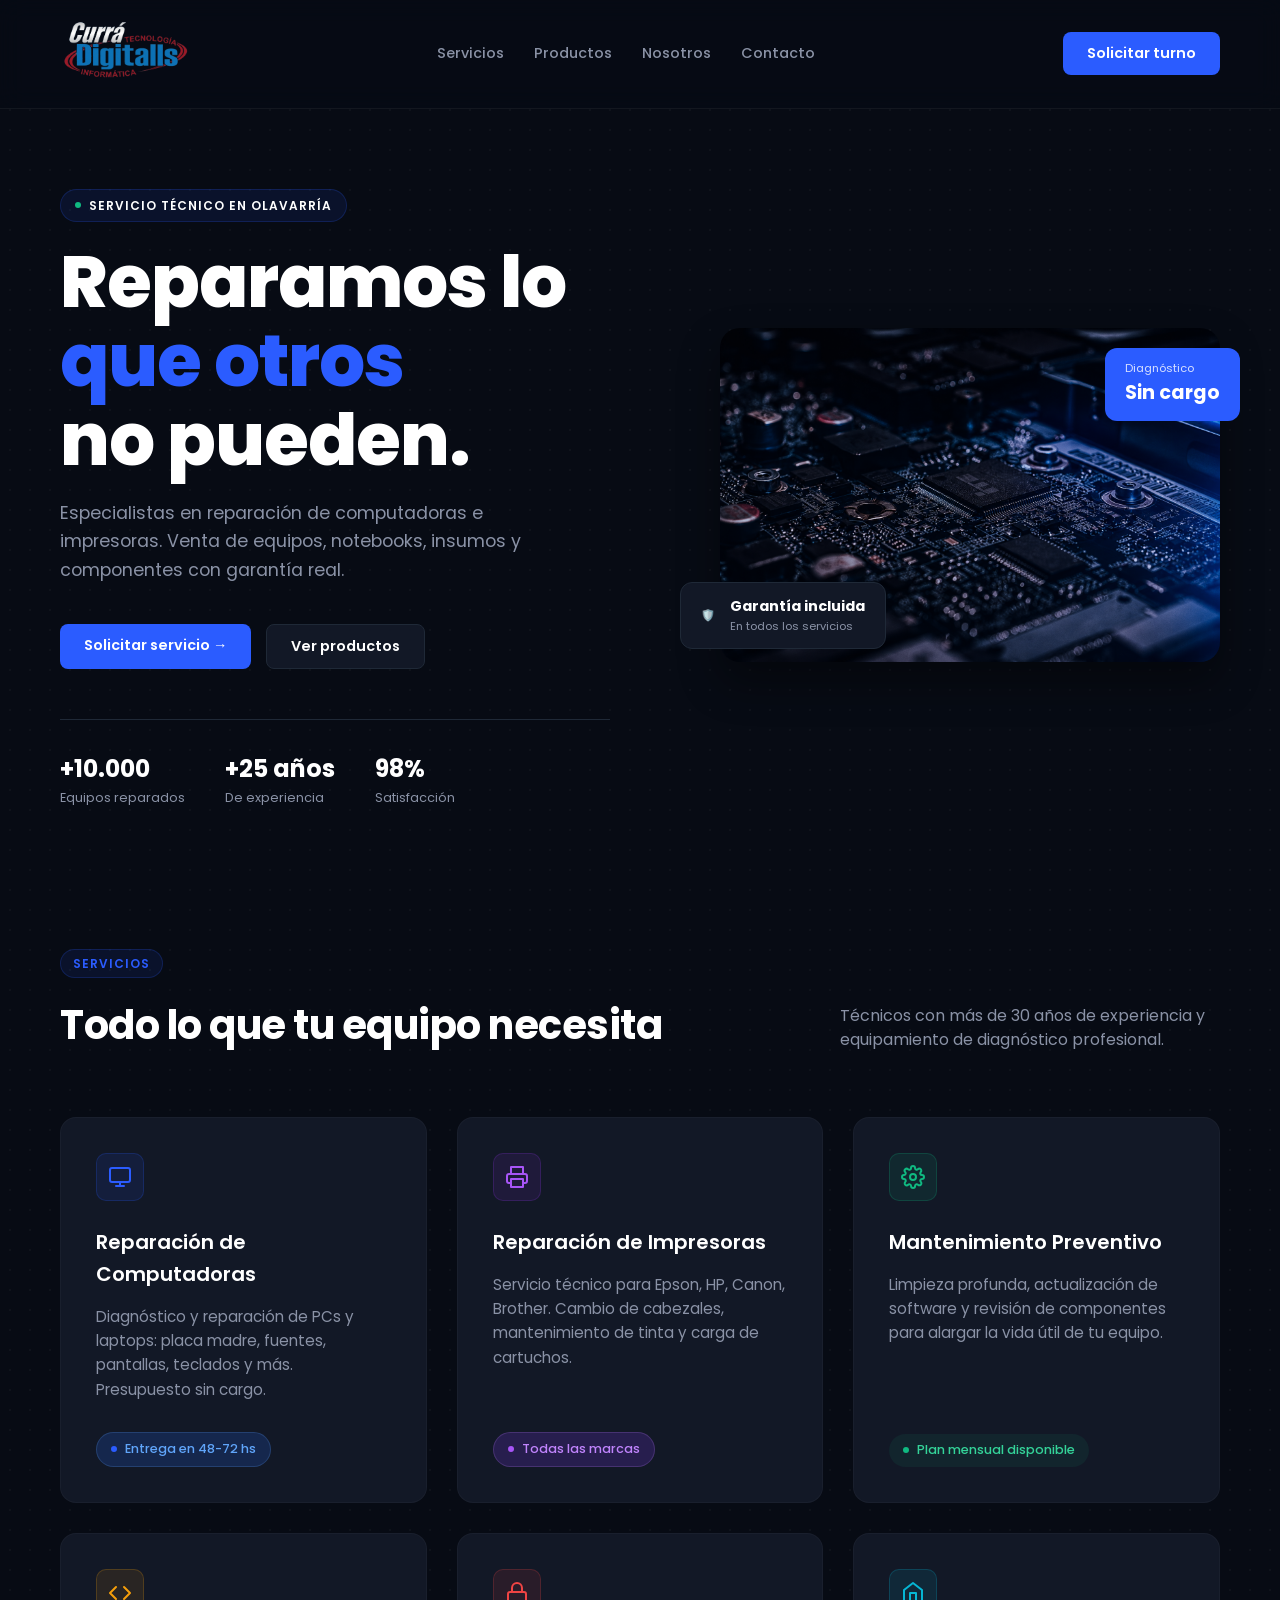
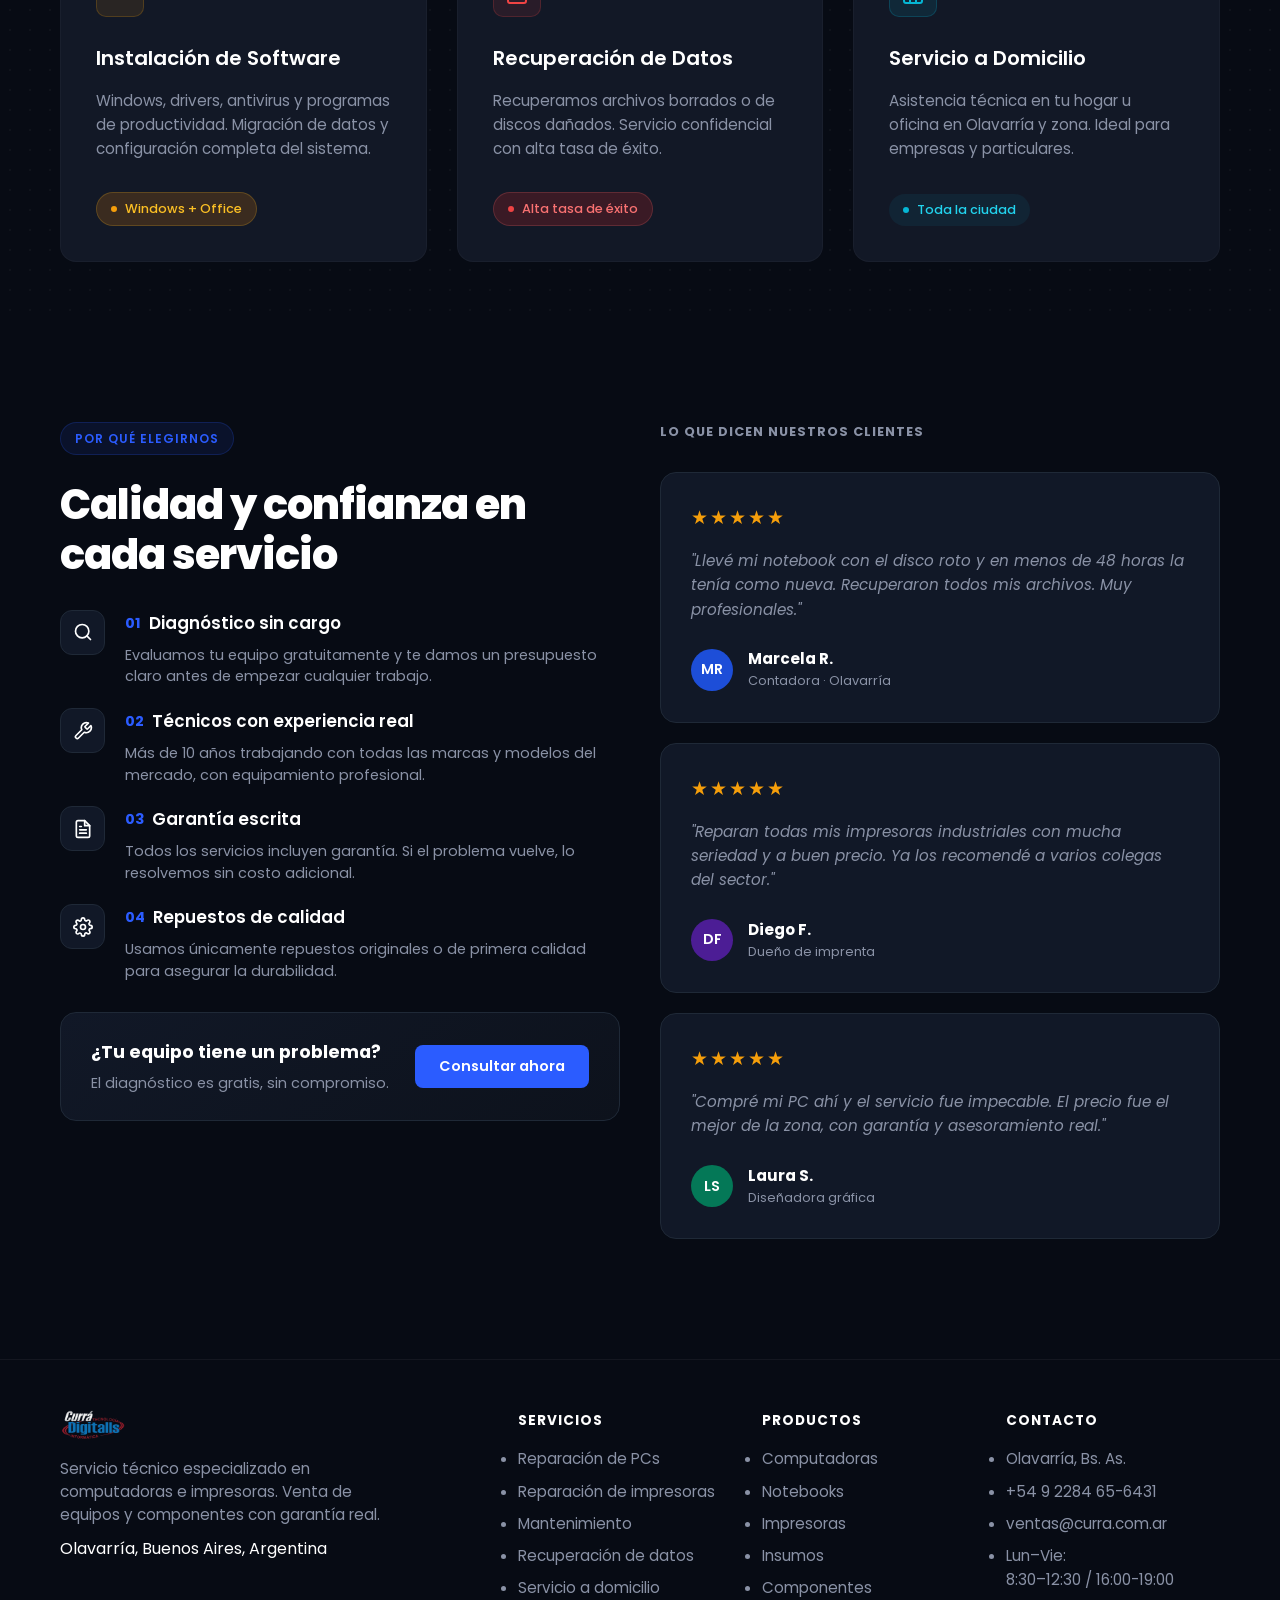
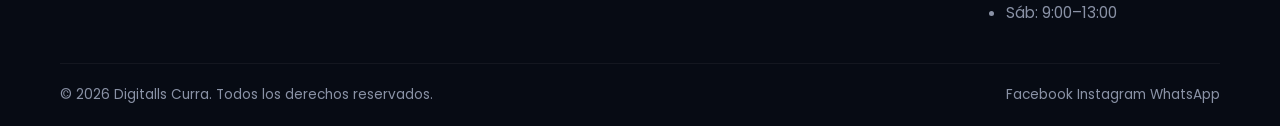
==== index.html @ dbf9c155 "1.0" ====
<!DOCTYPE html>
<html lang="es">
<head>
    <meta charset="UTF-8">
    <meta name="viewport" content="width=device-width, initial-scale=1.0">
    <title>Digitalls Curra</title>
    <link rel="preconnect" href="https://fonts.googleapis.com">
    <link rel="preconnect" href="https://fonts.gstatic.com" crossorigin>
    <link href="https://fonts.googleapis.com/css2?family=Poppins:wght@300;400;500;600;700;800&display=swap" rel="stylesheet">
    <link rel="stylesheet" href="style.css">
</head>
<body>
    <header class="header">
        <div class="container header-container">
            <a href="index.html" class="logo">
                <img src="img/logo.png" alt="Logo Digitalls Curra" height="60"> 
            </a>
            <nav class="navbar">
                <a href="#servicios">Servicios</a>
                <a href="productos.html">Productos</a>
                <a href="#nosotros">Nosotros</a>
                <a href="contacto.html">Contacto</a>
            </nav>
            <a href="contacto.html" class="btn-primary">
                Solicitar turno
            </a>
        </div>
    </header>

    <main>
        <section class="hero">
            <div class="container hero-content">
                
                <div class="hero-text">
                    <span class="hero-subtitle">
                        <span class="dot-green"></span> SERVICIO TÉCNICO EN OLAVARRÍA
                    </span>
                    <h1>
                        Reparamos lo <span class="text-blue"></span><br>
                        <span class="text-blue">que otros</span><br>
                        no pueden.
                    </h1>
                    <p>
                        Especialistas en reparación de computadoras e impresoras. Venta de equipos, notebooks, insumos y componentes con garantía real.
                    </p>
                    <div class="hero-buttons">
                        <a href="contacto.html" class="btn-primary">
                            Solicitar servicio &rarr;
                        </a>
                        <a href="productos.html" class="btn-secondary">
                            Ver productos
                        </a>
                    </div>
                    
                    <div class="hero-stats">
                        <div class="stat-item">
                            <h4>+10.000</h4>
                            <p>Equipos reparados</p>
                        </div>
                        <div class="stat-item">
                            <h4>+25 años</h4>
                            <p>De experiencia</p>
                        </div>
                        <div class="stat-item">
                            <h4>98%</h4>
                            <p>Satisfacción</p>
                        </div>
                    </div>
                </div>

                <div class="hero-image">
                    <div class="image-wrapper">
                        <img src="img/hero.png" alt="Servicio técnico Placa Madre">
                        
                        <div class="floating-badge badge-top-right">
                            <span class="badge-small">Diagnóstico</span>
                            <strong>Sin cargo</strong>
                        </div>
                        
                        <div class="floating-badge badge-bottom-left">
                            <span class="icon-shield">🛡️</span>
                            <div class="badge-text">
                                <strong>Garantía incluida</strong>
                                <span>En todos los servicios</span>
                            </div>
                        </div>
                    </div>
                </div>

            </div>
        </section>

        <section class="services" id="servicios">
        <div class="container">
            
            <div class="services-header">
                <div class="services-title-wrapper">
                    <span class="section-subtitle">SERVICIOS</span>
                    <h2>Todo lo que tu equipo necesita</h2>
                </div>
                <p class="services-header-text">
                    Técnicos con más de 30 años de experiencia y equipamiento de diagnóstico profesional.
                </p>
            </div>

            <div class="services-grid">
                
                <div class="service-card">
                    <div class="card-icon icon-blue">
                        <svg xmlns="http://www.w3.org/2000/svg" width="24" height="24" viewBox="0 0 24 24" fill="none" stroke="currentColor" stroke-width="2" stroke-linecap="round" stroke-linejoin="round"><rect x="2" y="3" width="20" height="14" rx="2" ry="2"></rect><line x1="8" y1="21" x2="16" y2="21"></line><line x1="12" y1="17" x2="12" y2="21"></line></svg>
                    </div>
                    <h3>Reparación de Computadoras</h3>
                    <p>Diagnóstico y reparación de PCs y laptops: placa madre, fuentes, pantallas, teclados y más. Presupuesto sin cargo.</p>
                    <span class="card-badge badge-blue">
                        <span class="badge-dot"></span> Entrega en 48-72 hs
                    </span>
                </div>

                <div class="service-card">
                    <div class="card-icon icon-purple">
                        <svg xmlns="http://www.w3.org/2000/svg" width="24" height="24" viewBox="0 0 24 24" fill="none" stroke="currentColor" stroke-width="2" stroke-linecap="round" stroke-linejoin="round"><polyline points="6 9 6 2 18 2 18 9"></polyline><path d="M6 18H4a2 2 0 0 1-2-2v-5a2 2 0 0 1 2-2h16a2 2 0 0 1 2 2v5a2 2 0 0 1-2 2h-2"></path><rect x="6" y="14" width="12" height="8"></rect></svg>
                    </div>
                    <h3>Reparación de Impresoras</h3>
                    <p>Servicio técnico para Epson, HP, Canon, Brother. Cambio de cabezales, mantenimiento de tinta y carga de cartuchos.</p>
                    <span class="card-badge badge-purple">
                        <span class="badge-dot"></span> Todas las marcas
                    </span>
                </div>

                <div class="service-card">
                    <div class="card-icon icon-green">
                        <svg xmlns="http://www.w3.org/2000/svg" width="24" height="24" viewBox="0 0 24 24" fill="none" stroke="currentColor" stroke-width="2" stroke-linecap="round" stroke-linejoin="round"><circle cx="12" cy="12" r="3"></circle><path d="M19.4 15a1.65 1.65 0 0 0 .33 1.82l.06.06a2 2 0 1 1-2.83 2.83l-.06-.06a1.65 1.65 0 0 0-1.82-.33 1.65 1.65 0 0 0-1 1.51V21a2 2 0 0 1-4 0v-.09A1.65 1.65 0 0 0 9 19.4a1.65 1.65 0 0 0-1.82.33l-.06.06a2 2 0 1 1-2.83-2.83l.06-.06a1.65 1.65 0 0 0 .33-1.82 1.65 1.65 0 0 0-1.51-1H3a2 2 0 0 1 0-4h.09A1.65 1.65 0 0 0 4.6 9a1.65 1.65 0 0 0-.33-1.82l-.06-.06a2 2 0 1 1 2.83-2.83l.06.06a1.65 1.65 0 0 0 1.82.33H9a1.65 1.65 0 0 0 1-1.51V3a2 2 0 0 1 4 0v.09a1.65 1.65 0 0 0 1 1.51 1.65 1.65 0 0 0 1.82-.33l.06-.06a2 2 0 1 1 2.83 2.83l-.06.06a1.65 1.65 0 0 0-.33 1.82V9a1.65 1.65 0 0 0 1.51 1H21a2 2 0 0 1 0 4h-.09a1.65 1.65 0 0 0-1.51 1z"></path></svg>
                    </div>
                    <h3>Mantenimiento Preventivo</h3>
                    <p>Limpieza profunda, actualización de software y revisión de componentes para alargar la vida útil de tu equipo.</p>
                    <span class="card-badge badge-green">
                        <span class="badge-dot"></span> Plan mensual disponible
                    </span>
                </div>

                <div class="service-card">
                    <div class="card-icon icon-orange">
                        <svg xmlns="http://www.w3.org/2000/svg" width="24" height="24" viewBox="0 0 24 24" fill="none" stroke="currentColor" stroke-width="2" stroke-linecap="round" stroke-linejoin="round"><polyline points="16 18 22 12 16 6"></polyline><polyline points="8 6 2 12 8 18"></polyline></svg>
                    </div>
                    <h3>Instalación de Software</h3>
                    <p>Windows, drivers, antivirus y programas de productividad. Migración de datos y configuración completa del sistema.</p>
                    <span class="card-badge badge-orange">
                        <span class="badge-dot"></span> Windows + Office
                    </span>
                </div>

                <div class="service-card">
                    <div class="card-icon icon-red">
                        <svg xmlns="http://www.w3.org/2000/svg" width="24" height="24" viewBox="0 0 24 24" fill="none" stroke="currentColor" stroke-width="2" stroke-linecap="round" stroke-linejoin="round"><rect x="3" y="11" width="18" height="11" rx="2" ry="2"></rect><path d="M7 11V7a5 5 0 0 1 10 0v4"></path></svg>
                    </div>
                    <h3>Recuperación de Datos</h3>
                    <p>Recuperamos archivos borrados o de discos dañados. Servicio confidencial con alta tasa de éxito.</p>
                    <span class="card-badge badge-red">
                        <span class="badge-dot"></span> Alta tasa de éxito
                    </span>
                </div>

                <div class="service-card">
                    <div class="card-icon icon-cyan">
                        <svg xmlns="http://www.w3.org/2000/svg" width="24" height="24" viewBox="0 0 24 24" fill="none" stroke="currentColor" stroke-width="2" stroke-linecap="round" stroke-linejoin="round"><path d="M3 9l9-7 9 7v11a2 2 0 0 1-2 2H5a2 2 0 0 1-2-2z"></path><polyline points="9 22 9 12 15 12 15 22"></polyline></svg>
                    </div>
                    <h3>Servicio a Domicilio</h3>
                    <p>Asistencia técnica en tu hogar u oficina en Olavarría y zona. Ideal para empresas y particulares.</p>
                    <span class="card-badge badge-cyan">
                        <span class="badge-dot"></span> Toda la ciudad
                    </span>
                </div>

            </div>
        </div>
    </section>
    </main>

<section class="about" id="nosotros">
        <div class="container">
            <div class="about-grid">
                
                <div class="why-choose">
                    <span class="badge">POR QUÉ ELEGIRNOS</span>
                    <h2 class="section-title">Calidad y confianza en cada servicio</h2>
                    
                    <div class="features">
                        <div class="feature-item">
                            <div class="feature-icon">
                                <svg xmlns="http://www.w3.org/2000/svg" width="20" height="20" viewBox="0 0 24 24" fill="none" stroke="currentColor" stroke-width="2" stroke-linecap="round" stroke-linejoin="round"><circle cx="11" cy="11" r="8"></circle><line x1="21" y1="21" x2="16.65" y2="16.65"></line></svg>
                            </div>
                            <div class="feature-content">
                                <h3><span class="feat-num">01</span> Diagnóstico sin cargo</h3>
                                <p>Evaluamos tu equipo gratuitamente y te damos un presupuesto claro antes de empezar cualquier trabajo.</p>
                            </div>
                        </div>

                        <div class="feature-item">
                            <div class="feature-icon">
                                <svg xmlns="http://www.w3.org/2000/svg" width="20" height="20" viewBox="0 0 24 24" fill="none" stroke="currentColor" stroke-width="2" stroke-linecap="round" stroke-linejoin="round"><path d="M14.7 6.3a1 1 0 0 0 0 1.4l1.6 1.6a1 1 0 0 0 1.4 0l3.77-3.77a6 6 0 0 1-7.94 7.94l-6.91 6.91a2.12 2.12 0 0 1-3-3l6.91-6.91a6 6 0 0 1 7.94-7.94l-3.76 3.76z"></path></svg>
                            </div>
                            <div class="feature-content">
                                <h3><span class="feat-num">02</span> Técnicos con experiencia real</h3>
                                <p>Más de 10 años trabajando con todas las marcas y modelos del mercado, con equipamiento profesional.</p>
                            </div>
                        </div>

                        <div class="feature-item">
                            <div class="feature-icon">
                                <svg xmlns="http://www.w3.org/2000/svg" width="20" height="20" viewBox="0 0 24 24" fill="none" stroke="currentColor" stroke-width="2" stroke-linecap="round" stroke-linejoin="round"><path d="M14 2H6a2 2 0 0 0-2 2v16a2 2 0 0 0 2 2h12a2 2 0 0 0 2-2V8z"></path><polyline points="14 2 14 8 20 8"></polyline><line x1="16" y1="13" x2="8" y2="13"></line><line x1="16" y1="17" x2="8" y2="17"></line><polyline points="10 9 9 9 8 9"></polyline></svg>
                            </div>
                            <div class="feature-content">
                                <h3><span class="feat-num">03</span> Garantía escrita</h3>
                                <p>Todos los servicios incluyen garantía. Si el problema vuelve, lo resolvemos sin costo adicional.</p>
                            </div>
                        </div>

                        <div class="feature-item">
                            <div class="feature-icon">
                                <svg xmlns="http://www.w3.org/2000/svg" width="20" height="20" viewBox="0 0 24 24" fill="none" stroke="currentColor" stroke-width="2" stroke-linecap="round" stroke-linejoin="round"><circle cx="12" cy="12" r="3"></circle><path d="M19.4 15a1.65 1.65 0 0 0 .33 1.82l.06.06a2 2 0 0 1 0 2.83 2 2 0 0 1-2.83 0l-.06-.06a1.65 1.65 0 0 0-1.82-.33 1.65 1.65 0 0 0-1 1.51V21a2 2 0 0 1-2 2 2 2 0 0 1-2-2v-.09A1.65 1.65 0 0 0 9 19.4a1.65 1.65 0 0 0-1.82.33l-.06.06a2 2 0 0 1-2.83 0 2 2 0 0 1 0-2.83l.06-.06a1.65 1.65 0 0 0 .33-1.82 1.65 1.65 0 0 0-1.51-1H3a2 2 0 0 1-2-2 2 2 0 0 1 2-2h.09A1.65 1.65 0 0 0 4.6 9a1.65 1.65 0 0 0-.33-1.82l-.06-.06a2 2 0 0 1 0-2.83 2 2 0 0 1 2.83 0l.06.06a1.65 1.65 0 0 0 1.82.33H9a1.65 1.65 0 0 0 1-1.51V3a2 2 0 0 1 2-2 2 2 0 0 1 2 2v.09a1.65 1.65 0 0 0 1 1.51 1.65 1.65 0 0 0 1.82-.33l.06-.06a2 2 0 0 1 2.83 0 2 2 0 0 1 0 2.83l-.06.06a1.65 1.65 0 0 0-.33 1.82V9a1.65 1.65 0 0 0 1.51 1H21a2 2 0 0 1 2 2 2 2 0 0 1-2 2h-.09a1.65 1.65 0 0 0-1.51 1z"></path></svg>
                            </div>
                            <div class="feature-content">
                                <h3><span class="feat-num">04</span> Repuestos de calidad</h3>
                                <p>Usamos únicamente repuestos originales o de primera calidad para asegurar la durabilidad.</p>
                            </div>
                        </div>
                    </div>

                    <div class="about-cta-box">
                        <div class="cta-text">
                            <h4>¿Tu equipo tiene un problema?</h4>
                            <p>El diagnóstico es gratis, sin compromiso.</p>
                        </div>
                        <a href="contacto.html" class="btn-primary">Consultar ahora</a>
                    </div>
                </div>

                <div class="testimonials">
                    <h3 class="testimonial-heading">LO QUE DICEN NUESTROS CLIENTES</h3>
                    
                    <div class="testimonial-card">
                        <div class="stars">★★★★★</div>
                        <p class="testimonio-texto">"Llevé mi notebook con el disco roto y en menos de 48 horas la tenía como nueva. Recuperaron todos mis archivos. Muy profesionales."</p>
                        <div class="client-profile">
                            <div class="avatar bg-blue">MR</div>
                            <div class="client-info">
                                <strong>Marcela R.</strong>
                                <span>Contadora · Olavarría</span>
                            </div>
                        </div>
                    </div>

                    <div class="testimonial-card">
                        <div class="stars">★★★★★</div>
                        <p class="testimonio-texto">"Reparan todas mis impresoras industriales con mucha seriedad y a buen precio. Ya los recomendé a varios colegas del sector."</p>
                        <div class="client-profile">
                            <div class="avatar bg-purple">DF</div>
                            <div class="client-info">
                                <strong>Diego F.</strong>
                                <span>Dueño de imprenta</span>
                            </div>
                        </div>
                    </div>

                    <div class="testimonial-card">
                        <div class="stars">★★★★★</div>
                        <p class="testimonio-texto">"Compré mi PC ahí y el servicio fue impecable. El precio fue el mejor de la zona, con garantía y asesoramiento real."</p>
                        <div class="client-profile">
                            <div class="avatar bg-green">LS</div>
                            <div class="client-info">
                                <strong>Laura S.</strong>
                                <span>Diseñadora gráfica</span>
                            </div>
                        </div>
                    </div>

                </div>

            </div>
        </div>
    </section>

    <footer class="footer">
        <div class="container">
            <div class="footer-top">
                
                <div class="footer-brand">
                    <a href="index.html" class="logo">
                        <img src="img/logo.png" alt="Logo Digitalls Curra" height="30">
                    </a>
                    <p class="brand-desc">
                        Servicio técnico especializado en computadoras e impresoras. Venta de equipos y componentes con garantía real.
                    </p>
                    <p class="brand-location">Olavarría, Buenos Aires, Argentina</p>
                </div>

                <div class="footer-links">
                    <h4>SERVICIOS</h4>
                    <ul>
                        <li><a href="#servicios">Reparación de PCs</a></li>
                        <li><a href="#servicios">Reparación de impresoras</a></li>
                        <li><a href="#servicios">Mantenimiento</a></li>
                        <li><a href="#servicios">Recuperación de datos</a></li>
                        <li><a href="#servicios">Servicio a domicilio</a></li>
                    </ul>
                </div>

                <div class="footer-links">
                    <h4>PRODUCTOS</h4>
                    <ul>
                        <li><a href="productos.html">Computadoras</a></li>
                        <li><a href="productos.html">Notebooks</a></li>
                        <li><a href="productos.html">Impresoras</a></li>
                        <li><a href="productos.html">Insumos</a></li>
                        <li><a href="productos.html">Componentes</a></li>
                    </ul>
                </div>

                <div class="footer-links">
                    <h4>CONTACTO</h4>
                    <ul>
                        <li>Olavarría, Bs. As.</li>
                        <li>+54 9 2284 65-6431</li>
                        <li>ventas@curra.com.ar</li>
                        <li>Lun–Vie: 
                            <p>8:30–12:30 / 16:00-19:00</p>
                        </li>
                        <li>Sáb: 9:00–13:00</li>
                    </ul>
                </div>

            </div>

            <div class="footer-bottom">
                <p>&copy; 2026 Digitalls Curra. Todos los derechos reservados.</p>
                <div class="social-links">
                    <a href="#">Facebook</a>
                    <a href="#">Instagram</a>
                    <a href="#">WhatsApp</a>
                </div>
            </div>
        </div>
    </footer>
</body>
</html>
---- style.css ----
/* --- VARIABLES DE COLOR --- */
:root {
    --bg-dark: #070B14;       /* Fondo principal oscuro */
    --bg-card: #121826;       /* Fondo de tarjetas y botones secundarios */
    --accent-blue: #2B5CFF;   /* Azul vibrante */
    --text-white: #FFFFFF;
    --text-gray: #8A92A6;
    --border-color: #1F2937;
    --green-dot: #10B981;
}

/* --- RESET Y BASE --- */
* {
    margin: 0;
    padding: 0;
    box-sizing: border-box;
}

body {
    font-family: 'Poppins', sans-serif;
    background-color: var(--bg-dark);
    color: var(--text-white);
    line-height: 1.6;
    /* Fondo punteado sutil (opcional, simula el de tu imagen) */
    background-image: radial-gradient(rgba(255, 255, 255, 0.03) 1px, transparent 1px);
    background-size: 20px 20px;
}

.container {
    max-width: 1200px;
    margin: 0 auto;
    padding: 0 20px;
}

a {
    text-decoration: none;
    color: inherit;
}

/* --- HEADER --- */
.header {
    padding: 20px 0;
    border-bottom: 1px solid rgba(255, 255, 255, 0.05); /* Línea sutil abajo */
}

.header-container {
    display: flex;
    justify-content: space-between;
    align-items: center;
}

.navbar {
    display: flex;
    gap: 30px;
}

.navbar a {
    color: var(--text-gray);
    font-size: 0.9rem;
    font-weight: 500;
    transition: color 0.3s ease;
}

.navbar a:hover {
    color: var(--text-white);
}

/* --- BOTONES --- */
.btn-primary {
    background-color: var(--accent-blue);
    color: var(--text-white);
    padding: 10px 24px;
    border-radius: 8px;
    font-weight: 600;
    font-size: 0.9rem;
    transition: background-color 0.3s ease;
    border: none;
    cursor: pointer;
}

.btn-primary:hover {
    background-color: #1c42cc;
}

.btn-secondary {
    background-color: transparent;
    color: var(--text-white);
    padding: 10px 24px;
    border-radius: 8px;
    font-weight: 600;
    font-size: 0.9rem;
    border: 1px solid var(--border-color);
    background-color: var(--bg-card);
    transition: border-color 0.3s ease;
}

.btn-secondary:hover {
    border-color: var(--text-gray);
}

/* --- HERO SECTION --- */
.hero {
    padding: 80px 0;
}

.hero-content {
    display: flex;
    align-items: center;
    justify-content: space-between;
    gap: 40px;
}

.hero-text {
    flex: 1;
    max-width: 550px;
}

.hero-subtitle {
    display: inline-flex;
    align-items: center;
    gap: 8px;
    background-color: rgba(43, 92, 255, 0.1);
    color: var(--text-white);
    padding: 6px 14px;
    border-radius: 20px;
    font-size: 0.75rem;
    font-weight: 600;
    letter-spacing: 1px;
    margin-bottom: 20px;
    border: 1px solid rgba(43, 92, 255, 0.2);
}

.dot-green {
    width: 6px;
    height: 6px;
    background-color: var(--green-dot);
    border-radius: 50%;
}

.hero-text h1 {
    font-size: 4.5rem;
    font-weight: 800;
    line-height: 1.1;
    margin-bottom: 20px;
    letter-spacing: -1px;
}

.text-blue {
    color: var(--accent-blue);
}

.hero-text p {
    color: var(--text-gray);
    font-size: 1.1rem;
    margin-bottom: 40px;
    max-width: 480px;
}

.hero-buttons {
    display: flex;
    gap: 15px;
    margin-bottom: 50px;
}

/* --- ESTADÍSTICAS --- */
.hero-stats {
    display: flex;
    gap: 40px;
    border-top: 1px solid var(--border-color);
    padding-top: 30px;
}

.stat-item h4 {
    font-size: 1.5rem;
    font-weight: 700;
}

.stat-item p {
    font-size: 0.8rem;
    color: var(--text-gray);
    margin-bottom: 0;
}

/* --- HERO IMAGE & BADGES --- */
.hero-image {
    flex: 1;
    display: flex;
    justify-content: flex-end;
}

.image-wrapper {
    position: relative;
    max-width: 500px;
}

.image-wrapper img {
    width: 100%;
    border-radius: 20px;
    box-shadow: 0 20px 40px rgba(0,0,0,0.4);
}

/* Flotantes sobre la imagen */
.floating-badge {
    position: absolute;
    border-radius: 12px;
    padding: 12px 20px;
    backdrop-filter: blur(10px);
}

.badge-top-right {
    top: 20px;
    right: -20px;
    background-color: var(--accent-blue);
    display: flex;
    flex-direction: column;
}

.badge-top-right .badge-small {
    font-size: 0.7rem;
    opacity: 0.8;
}

.badge-top-right strong {
    font-size: 1.2rem;
}

.badge-bottom-left {
    bottom: 20px;
    left: -40px;
    background-color: var(--bg-card);
    border: 1px solid var(--border-color);
    display: flex;
    align-items: center;
    gap: 15px;
}

.badge-bottom-left .badge-text {
    display: flex;
    flex-direction: column;
}

.badge-bottom-left strong {
    font-size: 0.9rem;
}

.badge-bottom-left span {
    font-size: 0.7rem;
    color: var(--text-gray);
}

/* --- SECCIÓN SERVICIOS --- */
.services {
    padding: 60px 0;
}

.services-header {
    display: flex;
    justify-content: space-between;
    align-items: flex-end;
    margin-bottom: 60px;
    gap: 40px;
}

.services-title-wrapper {
    flex: 1;
}

.section-subtitle {
    display: inline-block;
    background-color: rgba(43, 92, 255, 0.1);
    color: var(--accent-blue);
    padding: 4px 12px;
    border-radius: 20px;
    font-size: 0.75rem;
    font-weight: 600;
    letter-spacing: 1px;
    margin-bottom: 15px;
    border: 1px solid rgba(43, 92, 255, 0.2);
}

.services-header h2 {
    font-size: 2.5rem;
    font-weight: 700;
    letter-spacing: -0.5px;
}

.services-header-text {
    color: var(--text-gray);
    font-size: 1rem;
    max-width: 380px;
    line-height: 1.5;
    padding-bottom: 5px; /* Alineación visual con el título */
}

/* --- GRID DE TARJETAS --- */
.services-grid {
    display: grid;
    grid-template-columns: repeat(3, 1fr); /* 3 columnas de igual tamaño */
    gap: 30px;                             /* Espaciado entre tarjetas */
}

.service-card {
    background-color: var(--bg-card);
    border: 1px solid rgba(255, 255, 255, 0.03);
    border-radius: 16px;
    padding: 35px;
    display: flex;
    flex-direction: column;
    align-items: flex-start;
    transition: transform 0.3s ease, border-color 0.3s ease;
}

.service-card:hover {
    transform: translateY(-5px);
    border-color: rgba(43, 92, 255, 0.2);
}

/* Contenedor de iconos */
.card-icon {
    width: 48px;
    height: 48px;
    border-radius: 10px;
    display: flex;
    align-items: center;
    justify-content: center;
    margin-bottom: 25px;
    border: 1px solid transparent;
}

.service-card h3 {
    font-size: 1.25rem;
    font-weight: 600;
    margin-bottom: 15px;
}

.service-card p {
    color: var(--text-gray);
    font-size: 0.95rem;
    line-height: 1.6;
    margin-bottom: 30px;
    flex-grow: 1; /* Hace que el texto ocupe el espacio y las etiquetas se alineen abajo */
}

/* --- BADGES / ETIQUETAS INFERIORES --- */
.card-badge {
    display: inline-flex;
    align-items: center;
    gap: 8px;
    padding: 6px 14px;
    border-radius: 20px;
    font-size: 0.8rem;
    font-weight: 500;
}

.badge-dot {
    width: 6px;
    height: 6px;
    border-radius: 50%;
}

/* --- SISTEMA DE COLORES ESPECÍFICOS PARA CADA TARJETA --- */

/* Azul (PC / Entrega) */
.icon-blue { background-color: rgba(43, 92, 255, 0.1); color: #2B5CFF; border-color: rgba(43, 92, 255, 0.2); }
.badge-blue { background-color: rgba(43, 92, 255, 0.08); color: #537FFF; }
.badge-blue .badge-dot { background-color: #2B5CFF; }

/* Púrpura (Impresoras / Marcas) */
.icon-purple { background-color: rgba(147, 51, 234, 0.1); color: #A855F7; border-color: rgba(147, 51, 234, 0.2); }
.badge-purple { background-color: rgba(147, 51, 234, 0.08); color: #C084FC; }
.badge-purple .badge-dot { background-color: #A855F7; }

/* Verde (Mantenimiento / Plan) */
.icon-green { background-color: rgba(16, 185, 129, 0.1); color: #10B981; border-color: rgba(16, 185, 129, 0.2); }
.badge-green { background-color: rgba(16, 185, 129, 0.08); color: #34D399; }
.badge-green .badge-dot { background-color: #10B981; }

/* Naranja (Software / Windows) */
.icon-orange { background-color: rgba(245, 158, 11, 0.1); color: #F59E0B; border-color: rgba(245, 158, 11, 0.2); }
.badge-orange { background-color: rgba(245, 158, 11, 0.08); color: #FBBF24; }
.badge-orange .badge-dot { background-color: #F59E0B; }

/* Rojo (Datos / Éxito) */
.icon-red { background-color: rgba(239, 68, 68, 0.1); color: #EF4444; border-color: rgba(239, 68, 68, 0.2); }
.badge-red { background-color: rgba(239, 68, 68, 0.08); color: #F87171; }
.badge-red .badge-dot { background-color: #EF4444; }

/* Cyan / Celeste (Domicilio / Ciudad) */
.icon-cyan { background-color: rgba(6, 182, 212, 0.1); color: #06B6D4; border-color: rgba(6, 182, 212, 0.2); }
.badge-cyan { background-color: rgba(6, 182, 212, 0.08); color: #22D3EE; }
.badge-cyan .badge-dot { background-color: #06B6D4; }

/* =========================================
   DISEÑO RESPONSIVE (MEDIA QUERIES)
   ========================================= */

/* --- TABLETS Y PANTALLAS MEDIANAS (hasta 1024px) --- */
@media (max-width: 1024px) {
    /* Ajustamos el tamaño del título principal */
    .hero-text h1 {
        font-size: 3.5rem;
    }

    /* La grilla de servicios pasa a 2 columnas en vez de 3 */
    .services-grid {
        grid-template-columns: repeat(2, 1fr);
    }
}

/* --- CELULARES (hasta 768px) --- */
@media (max-width: 768px) {
    /* Header: Apilamos el logo, el menú y el botón */
    .header-container {
        flex-direction: column;
        gap: 20px;
        text-align: center;
    }

    .navbar {
        flex-wrap: wrap;
        justify-content: center;
        gap: 15px;
    }

    /* Hero Section: Todo en una columna */
    .hero {
        padding: 40px 0;
    }

    .hero-content {
        flex-direction: column;
        text-align: center;
    }

    .hero-subtitle {
        margin: 0 auto 20px; /* Centra el subtítulo */
    }

    .hero-text h1 {
        font-size: 2.8rem;
    }

    .hero-text p {
        margin: 0 auto 30px;
    }

    .hero-buttons {
        justify-content: center;
        flex-wrap: wrap;
    }

    /* Estadísticas: Se apilan para que no queden apretadas */
    .hero-stats {
        flex-direction: column;
        gap: 20px;
        align-items: center;
        border-top: none;
        padding-top: 10px;
    }

    .stat-item {
        border-bottom: 1px solid var(--border-color);
        padding-bottom: 15px;
        width: 100%;
    }

    .stat-item:last-child {
        border-bottom: none;
    }

    /* Imagen y tarjetas flotantes en celular */
    .hero-image {
        margin-top: 30px;
        justify-content: center;
    }

    .image-wrapper {
        width: 100%;
        max-width: 400px;
    }

    /* Metemos los badges hacia adentro para evitar scroll horizontal */
    .badge-top-right {
        top: 10px;
        right: 10px;
        transform: scale(0.85);
        transform-origin: top right;
    }

    .badge-bottom-left {
        bottom: 10px;
        left: 10px;
        transform: scale(0.85);
        transform-origin: bottom left;
    }

    /* Sección de Servicios en celular */
    .services {
        padding: 60px 0;
    }

    .services-header {
        flex-direction: column;
        align-items: center;
        text-align: center;
        gap: 20px;
    }

    .services-header h2 {
        font-size: 2rem;
    }

    /* La grilla de servicios pasa a 1 sola columna */
    .services-grid {
        grid-template-columns: 1fr;
    }
}

/* --- CELULARES MUY CHICOS (hasta 480px) --- */
@media (max-width: 480px) {
    .hero-text h1 {
        font-size: 2.2rem;
    }
    
    .hero-buttons {
        flex-direction: column;
    }
    
    .btn-primary, .btn-secondary {
        width: 100%; /* Botones de ancho completo para que sea más fácil tocarlos */
    }
}

html {
    scroll-behavior: smooth;
}

/* --- HEADER --- */
.header {
    padding: 20px 0;
    border-bottom: 1px solid rgba(255, 255, 255, 0.05);
    
    /* Agregamos esto para que se quede fijo */
    position: sticky;
    top: 0;
    z-index: 1000; /* Asegura que el header siempre esté por encima de todo el contenido */
    
    /* Le damos un fondo semi-transparente con efecto blur (vidrio esmerilado) */
    background-color: rgba(7, 11, 20, 0.85); /* Usa tu color --bg-dark pero con 85% de opacidad */
    backdrop-filter: blur(12px); /* Crea el efecto difuminado por detrás */
    -webkit-backdrop-filter: blur(12px); /* Para compatibilidad con Safari */
}

.footer {
    background-color: var(--bg-dark);
    padding: 50px 0 20px; /* Reducimos el padding superior de 80px a 50px */
    border-top: 1px solid rgba(255, 255, 255, 0.05);
}

.footer-top {
    display: grid;
    grid-template-columns: 2fr 1fr 1fr 1fr;
    gap: 30px; /* Achicamos el espacio entre columnas */
    margin-bottom: 30px; /* Reducimos el espacio antes del copyright a la mitad */
}

/* Marca */
.footer-brand .logo {
    display: inline-block;
    margin-bottom: 10px; /* Antes era 20px */
}

.brand-desc {
    color: var(--text-gray);
    font-size: 0.95rem;
    line-height: 1.5;
    margin-bottom: 10px; /* Antes era 20px */
    max-width: 350px;
}

/* Listas de Enlaces */
.footer-links h4 {
    color: var(--text-white);
    font-size: 0.85rem;
    font-weight: 700;
    letter-spacing: 1px;
    margin-bottom: 15px; /* Antes era 25px */
}

.footer-links li {
    margin-bottom: 8px; /* Juntamos más los links (antes 15px) */
    color: var(--text-gray);
    font-size: 0.95rem;
}

/* Footer Bottom (Copyright y Redes) */
.footer-bottom {
    display: flex;
    justify-content: space-between;
    align-items: center;
    padding-top: 20px; /* Antes era 30px */
    border-top: 1px solid rgba(255, 255, 255, 0.05);
    color: var(--text-gray);
    font-size: 0.85rem;
}
@media (max-width: 1024px) {
/* Pasa de 4 columnas a 2 columnas */
    .footer-top {
        grid-template-columns: repeat(2, 1fr);
        gap: 50px 30px;
    }
}

@media (max-width: 768px) {
/* Todo a 1 sola columna y centrado */
    .footer-top {
        grid-template-columns: 1fr;
        text-align: center;
        gap: 40px;
    }
    
    .brand-desc {
        margin: 0 auto 20px;
    }
    
    /* El copy y las redes se apilan */
    .footer-bottom {
        flex-direction: column;
        gap: 20px;
        text-align: center;
    }
}

/* =========================================
   PÁGINA DE CONTACTO
   ========================================= */
.contact-page {
    padding: 80px 0;
}

.contact-grid {
    display: grid;
    grid-template-columns: 1fr 1.2fr; /* La columna derecha es un pelín más ancha */
    gap: 80px;
    align-items: start;
}

/* --- COLUMNA IZQUIERDA --- */
.contact-info h1 {
    font-size: 3.5rem;
    font-weight: 800;
    line-height: 1.1;
    margin-bottom: 20px;
    letter-spacing: -1px;
}

.contact-desc {
    color: var(--text-gray);
    font-size: 1rem;
    margin-bottom: 40px;
    line-height: 1.6;
    max-width: 450px;
}

.info-list {
    display: flex;
    flex-direction: column;
    gap: 25px;
    margin-bottom: 40px;
}

.info-item {
    display: flex;
    align-items: center;
    gap: 15px;
}

.info-icon {
    width: 44px;
    height: 44px;
    border-radius: 12px;
    border: 1px solid rgba(43, 92, 255, 0.2);
    display: flex;
    justify-content: center;
    align-items: center;
    color: var(--accent-blue);
    background-color: rgba(43, 92, 255, 0.05);
}

.info-text {
    display: flex;
    flex-direction: column;
}

.info-text span {
    font-size: 0.8rem;
    color: var(--text-gray);
}

.info-text strong {
    font-size: 1rem;
    color: var(--text-white);
    font-weight: 500;
}

.map-box {
    background-color: var(--bg-card);
    border: 1px solid var(--border-color);
    border-radius: 16px;
    padding: 40px;
    display: flex;
    flex-direction: column;
    align-items: center;
    justify-content: center;
    gap: 10px;
    color: var(--text-gray);
    transition: border-color 0.3s ease;
}

.map-box:hover {
    border-color: rgba(255, 255, 255, 0.1);
}

/* --- COLUMNA DERECHA (FORMULARIO) --- */
.form-card {
    background-color: var(--bg-card);
    border: 1px solid var(--border-color);
    border-radius: 20px;
    padding: 40px;
}

.form-card h3 {
    font-size: 1.5rem;
    margin-bottom: 30px;
    font-weight: 600;
}

.form-row {
    display: grid;
    grid-template-columns: 1fr 1fr;
    gap: 20px;
}

.form-group {
    margin-bottom: 20px;
    display: flex;
    flex-direction: column;
    gap: 8px;
}

.form-group label {
    font-size: 0.85rem;
    color: var(--text-gray);
    font-weight: 500;
}

/* Estilos de los inputs, select y textarea */
.contact-form input,
.contact-form select,
.contact-form textarea {
    width: 100%;
    background-color: #0d121c; /* Fondo súper oscuro para los campos */
    border: 1px solid var(--border-color);
    color: var(--text-white);
    padding: 14px 16px;
    border-radius: 10px;
    font-family: inherit;
    font-size: 0.95rem;
    transition: all 0.3s ease;
}

.contact-form input:focus,
.contact-form select:focus,
.contact-form textarea:focus {
    outline: none;
    border-color: var(--accent-blue);
    background-color: #111827; /* Se aclara apenitas al hacer foco */
}

/* Cambiar color del placeholder */
.contact-form input::placeholder,
.contact-form textarea::placeholder {
    color: #4B5563;
}

/* El select en dark mode a veces requiere este truco */
.contact-form select option {
    background-color: var(--bg-card);
    color: var(--text-white);
}

.btn-submit {
    width: 100%;
    padding: 14px;
    font-size: 1rem;
    margin-top: 10px;
}

.form-footer-text {
    text-align: center;
    font-size: 0.8rem;
    color: var(--text-gray);
    margin-top: 20px;
}
@media (max-width: 768px) {
/* Ajustes para la página de Contacto en celular */
    .contact-grid {
        grid-template-columns: 1fr; /* Pasa todo a 1 columna */
        gap: 50px;
    }
    
    .contact-info h1 {
        font-size: 2.8rem;
    }
    
    .form-card {
        padding: 25px; /* Achicamos el padding interno de la tarjeta */
    }
    
    .form-row {
        grid-template-columns: 1fr; /* Apilamos Nombre y Teléfono */
        gap: 0;
    }
}

/* =========================================
   SECCIÓN NOSOTROS (IDÉNTICO AL DISEÑO)
   ========================================= */
.about {
    padding: 100px 0;
    background-color: var(--bg-dark); 
}

.about-grid {
    display: grid;
    grid-template-columns: 1fr 1fr;
    gap: 40px; /* Antes estaba en 80px, lo bajamos para dar más ancho */
    align-items: start;
}
/* --- COLUMNA IZQUIERDA --- */
.badge {
    display: inline-block;
    padding: 6px 14px;
    background-color: rgba(43, 92, 255, 0.1);
    color: var(--accent-blue);
    border: 1px solid rgba(43, 92, 255, 0.2);
    border-radius: 20px;
    font-size: 0.75rem;
    font-weight: 600;
    letter-spacing: 1px;
    text-transform: uppercase;
    margin-bottom: 25px;
}

.section-title {
    font-size: 2.6rem;
    font-weight: 800;
    margin-bottom: 30px; /* Reducimos la separación hacia abajo */
    line-height: 1.2;
    letter-spacing: -1px;
    max-width: 100%; /* Le sacamos el límite de 450px que apretaba el texto */
}

.features {
    display: flex;
    flex-direction: column;
    gap: 20px; /* Antes estaba en 35px, ahora quedan más juntitos */
    margin-bottom: 30px;
}

.feature-content p {
    color: var(--text-gray);
    font-size: 0.9rem; /* Lo achicamos un pelo para que ocupe menos renglones */
    line-height: 1.5;
    max-width: 100%;
}

.feature-item {
    display: flex;
    gap: 20px;
    align-items: flex-start;
}

.feature-icon {
    width: 45px;
    height: 45px;
    background-color: #111827;
    border: 1px solid var(--border-color);
    border-radius: 12px;
    display: flex;
    justify-content: center;
    align-items: center;
    color: var(--text-white);
    flex-shrink: 0; /* Evita que el ícono se achique */
}

.feature-content h3 {
    font-size: 1.05rem;
    font-weight: 600;
    margin-bottom: 8px;
    display: flex;
    align-items: center;
    gap: 8px;
}

.feat-num {
    color: var(--accent-blue);
    font-size: 0.9rem;
    font-weight: 700;
}


/* Caja CTA de la izquierda */
.about-cta-box {
    background: linear-gradient(145deg, #111827, #0d121c);
    border: 1px solid var(--border-color);
    border-radius: 16px;
    padding: 25px 30px;
    display: flex;
    justify-content: space-between;
    align-items: center;
    gap: 20px;
}

.cta-text h4 {
    font-size: 1.1rem;
    margin-bottom: 5px;
}

.cta-text p {
    color: var(--text-gray);
    font-size: 0.9rem;
}

/* --- COLUMNA DERECHA (TESTIMONIOS) --- */
.testimonial-heading {
    font-size: 0.8rem;
    color: var(--text-gray);
    font-weight: 700;
    letter-spacing: 1px;
    text-transform: uppercase;
    margin-bottom: 30px;
}

.testimonial-card {
    background-color: #111827;
    border: 1px solid var(--border-color);
    padding: 30px;
    border-radius: 16px;
    margin-bottom: 20px;
}

.stars {
    color: #F59E0B; /* Amarillo dorado exacto */
    font-size: 1.2rem;
    margin-bottom: 15px;
    letter-spacing: 2px;
}

.testimonio-texto {
    font-style: italic;
    color: var(--text-gray);
    font-size: 0.95rem;
    line-height: 1.6;
    margin-bottom: 25px;
}

.client-profile {
    display: flex;
    align-items: center;
    gap: 15px;
}

.avatar {
    width: 42px;
    height: 42px;
    border-radius: 50%;
    display: flex;
    justify-content: center;
    align-items: center;
    font-weight: 600;
    font-size: 0.9rem;
    color: #fff;
    flex-shrink: 0;
}

/* Colores de los avatares */
.bg-blue { background-color: #1D4ED8; } /* Azul oscuro */
.bg-purple { background-color: #4C1D95; } /* Violeta */
.bg-green { background-color: #047857; } /* Verde oscuro */

.client-info {
    display: flex;
    flex-direction: column;
}

.client-info strong {
    font-size: 0.95rem;
    color: var(--text-white);
}

.client-info span {
    font-size: 0.8rem;
    color: var(--text-gray);
}

.feature-icon svg {
    width: 20px;
    height: 20px;
}

/* --- RESPONSIVE PARA NOSOTROS --- */
@media (max-width: 992px) {
    .about-grid { 
        grid-template-columns: 1fr; /* Pasa a 1 columna en tablets y celulares */
        gap: 60px; 
    }
    
    .section-title { font-size: 2.5rem; }
    
    .about-cta-box { 
        flex-direction: column; 
        text-align: center; 
    }
}

.about-cta-box .btn-primary {
    white-space: nowrap; /* Obliga al texto a quedar en una sola línea */
    flex-shrink: 0;      /* Evita que la caja aplaste al botón */
}


/* =========================================
   PÁGINA DE PRODUCTOS
   ========================================= */
.products-page {
    padding: 80px 0;
}

/* Encabezado */
.products-header {
    display: flex;
    justify-content: space-between;
    align-items: flex-end;
    margin-bottom: 50px;
    gap: 40px;
}

.page-title {
    font-size: 3.5rem;
    font-weight: 800;
    line-height: 1.1;
    margin-top: 15px;
    letter-spacing: -1px;
}

.header-right p {
    color: var(--text-gray);
    max-width: 300px;
    line-height: 1.5;
}

/* Filtros */
.products-filters {
    display: flex;
    flex-wrap: wrap;
    gap: 10px;
    margin-bottom: 40px;
}

.filter-btn {
    background-color: transparent;
    border: 1px solid rgba(255, 255, 255, 0.1);
    color: var(--text-gray);
    padding: 8px 20px;
    border-radius: 30px;
    font-size: 0.9rem;
    font-weight: 500;
    cursor: pointer;
    transition: all 0.3s ease;
}

.filter-btn:hover {
    background-color: rgba(255, 255, 255, 0.05);
}

.filter-btn.active {
    background-color: var(--accent-blue);
    border-color: var(--accent-blue);
    color: white;
}

/* Grilla de productos */
.products-grid {
    display: grid;
    grid-template-columns: repeat(4, 1fr); /* 4 columnas */
    gap: 25px;
}

/* Tarjeta de producto */
.prod-card {
    background-color: #0b1018; /* Un poco más oscuro que las tarjetas de servicios */
    border: 1px solid var(--border-color);
    border-radius: 16px;
    overflow: hidden;
    transition: transform 0.3s ease, border-color 0.3s ease;
}

.prod-card:hover {
    transform: translateY(-5px);
    border-color: rgba(255, 255, 255, 0.1);
}

.prod-img-box {
    position: relative;
    width: 100%;
    height: 180px;
    background-color: #111827;
}

.prod-img {
    width: 100%;
    height: 100%;
    object-fit: cover;
}

/* Etiquetas sobre la imagen */
.prod-badge {
    position: absolute;
    top: 12px;
    left: 12px;
    padding: 4px 12px;
    border-radius: 20px;
    font-size: 0.75rem;
    font-weight: 600;
    color: white;
    z-index: 2;
}

/* Colores de las etiquetas */
.badge-teal { background-color: rgba(13, 148, 136, 0.2); color: #2DD4BF; border: 1px solid rgba(45, 212, 191, 0.2); }
.badge-orange { background-color: rgba(217, 119, 6, 0.2); color: #FBBF24; border: 1px solid rgba(251, 191, 36, 0.2); }
.badge-blue { background-color: rgba(37, 99, 235, 0.2); color: #60A5FA; border: 1px solid rgba(96, 165, 250, 0.2); }
.badge-red { background-color: rgba(220, 38, 38, 0.2); color: #F87171; border: 1px solid rgba(248, 113, 113, 0.2); }
.badge-purple { background-color: rgba(124, 58, 237, 0.2); color: #C084FC; border: 1px solid rgba(192, 132, 252, 0.2); }
.badge-dark { background-color: rgba(255, 255, 255, 0.1); color: #D1D5DB; border: 1px solid rgba(255, 255, 255, 0.1); }

/* Info de la tarjeta */
.prod-info {
    padding: 20px;
}

.prod-title {
    font-size: 1rem;
    font-weight: 600;
    color: white;
    margin-bottom: 8px;
    line-height: 1.3;
}

.prod-desc {
    font-size: 0.8rem;
    color: var(--text-gray);
    margin-bottom: 20px;
    line-height: 1.5;
    /* Cortar texto si es muy largo (2 renglones) */
    display: -webkit-box;
    -webkit-line-clamp: 2;
    -webkit-box-orient: vertical;
    overflow: hidden;
}

.prod-bottom {
    display: flex;
    justify-content: space-between;
    align-items: center;
}

.prod-price {
    font-size: 1.2rem;
    font-weight: 700;
    color: white;
}

.btn-agregar {
    background-color: transparent;
    border: 1px solid rgba(43, 92, 255, 0.3);
    color: var(--accent-blue);
    padding: 6px 14px;
    border-radius: 8px;
    font-size: 0.85rem;
    font-weight: 500;
    text-decoration: none;
    transition: all 0.3s ease;
}

.btn-agregar:hover {
    background-color: rgba(43, 92, 255, 0.1);
    border-color: var(--accent-blue);
}

/* RESPONSIVE */
@media (max-width: 1024px) {
    .products-grid { grid-template-columns: repeat(3, 1fr); }
}

@media (max-width: 768px) {
    .products-header { flex-direction: column; align-items: flex-start; gap: 20px; }
    .page-title { font-size: 2.8rem; }
    .products-grid { grid-template-columns: repeat(2, 1fr); }
}

@media (max-width: 500px) {
    .products-grid { grid-template-columns: 1fr; }
}

/* =========================================
   NOTIFICACIÓN DE CARRITO (TOAST)
   ========================================= */
.toast-notification {
    position: fixed;
    bottom: 30px;
    right: 30px;
    background-color: var(--accent-blue);
    color: white;
    padding: 14px 24px;
    border-radius: 10px;
    font-size: 0.95rem;
    font-weight: 500;
    box-shadow: 0 10px 25px rgba(43, 92, 255, 0.4);
    z-index: 10000;
    
    /* Estado inicial (oculto y desplazado hacia abajo) */
    transform: translateY(100px);
    opacity: 0;
    transition: all 0.3s cubic-bezier(0.68, -0.55, 0.265, 1.55); /* Animación con rebote */
}

/* Estado activo (visible) */
.toast-notification.show {
    transform: translateY(0);
    opacity: 1;
}

.cart-overlay {
    position: fixed;
    top: 0;
    left: 0;
    width: 100%;
    height: 100%;
    background: rgba(0, 0, 0, 0.6); /* Oscurece el fondo */
    backdrop-filter: blur(3px); /* Difumina lo que queda atrás */
    z-index: 9999;
    display: flex;
    justify-content: flex-end; /* Esto obliga al panel a pegarse a la derecha */
    opacity: 0;
    visibility: hidden;
    transition: all 0.3s ease;
}

.cart-overlay.active {
    opacity: 1;
    visibility: visible;
}

.cart-sidebar {
    width: 420px;
    max-width: 100%;
    height: 100vh; /* Ocupa el 100% del alto de la pantalla */
    background-color: var(--bg-dark); /* Color oscuro de tu web */
    border-left: 1px solid var(--border-color);
    padding: 25px;
    display: flex;
    flex-direction: column;
    transform: translateX(100%); /* Lo esconde fuera del monitor */
    transition: transform 0.3s ease;
}

.cart-overlay.active .cart-sidebar {
    transform: translateX(0); /* Lo desliza hacia adentro */
}

/* Estilos internos del carrito */
.cart-header {
    display: flex;
    justify-content: space-between;
    align-items: center;
    border-bottom: 1px solid rgba(255, 255, 255, 0.1);
    padding-bottom: 20px;
    margin-bottom: 20px;
}

.cart-header h2 {
    font-size: 1.5rem;
    font-weight: 700;
}

.close-btn {
    background: none;
    border: none;
    color: var(--text-gray);
    font-size: 2rem;
    cursor: pointer;
    line-height: 1;
}

.close-btn:hover { color: white; }

.cart-items {
    flex-grow: 1;
    overflow-y: auto;
    padding-right: 10px;
}

.empty-cart {
    text-align: center;
    color: var(--text-gray);
    margin-top: 40px;
}

.cart-footer {
    border-top: 1px solid rgba(255, 255, 255, 0.1);
    padding-top: 25px;
    margin-top: auto;
}

.cart-total {
    display: flex;
    justify-content: space-between;
    font-size: 1.25rem;
    font-weight: 700;
    color: white;
    margin-bottom: 20px;
}

.btn-delete-item {
    background: rgba(239, 68, 68, 0.1);
    border: 1px solid rgba(239, 68, 68, 0.3);
    border-radius: 8px;
    color: #ef4444;
    cursor: pointer;
    padding: 8px;
    display: flex;
    justify-content: center;
    align-items: center;
    transition: all 0.3s ease;
}

.btn-delete-item:hover {
    background: rgba(239, 68, 68, 0.2);
    color: #f87171;
}

.cart-client-info {
    padding: 20px 0;
    border-top: 1px solid rgba(255, 255, 255, 0.1);
    margin-top: 15px;
}

.cart-client-info h3 {
    font-size: 1rem;
    margin-bottom: 15px;
    color: white;
}

.form-input {
    width: 100%;
    background: rgba(255, 255, 255, 0.05);
    border: 1px solid rgba(255, 255, 255, 0.1);
    color: white;
    padding: 10px 15px;
    border-radius: 8px;
    margin-bottom: 10px;
    font-family: inherit;
    font-size: 0.9rem;
    box-sizing: border-box;
    transition: border-color 0.3s ease;
}

.form-input::placeholder {
    color: var(--text-gray);
}

.form-input:focus {
    outline: none;
    border-color: var(--accent-blue);
    background: rgba(255, 255, 255, 0.08);
}
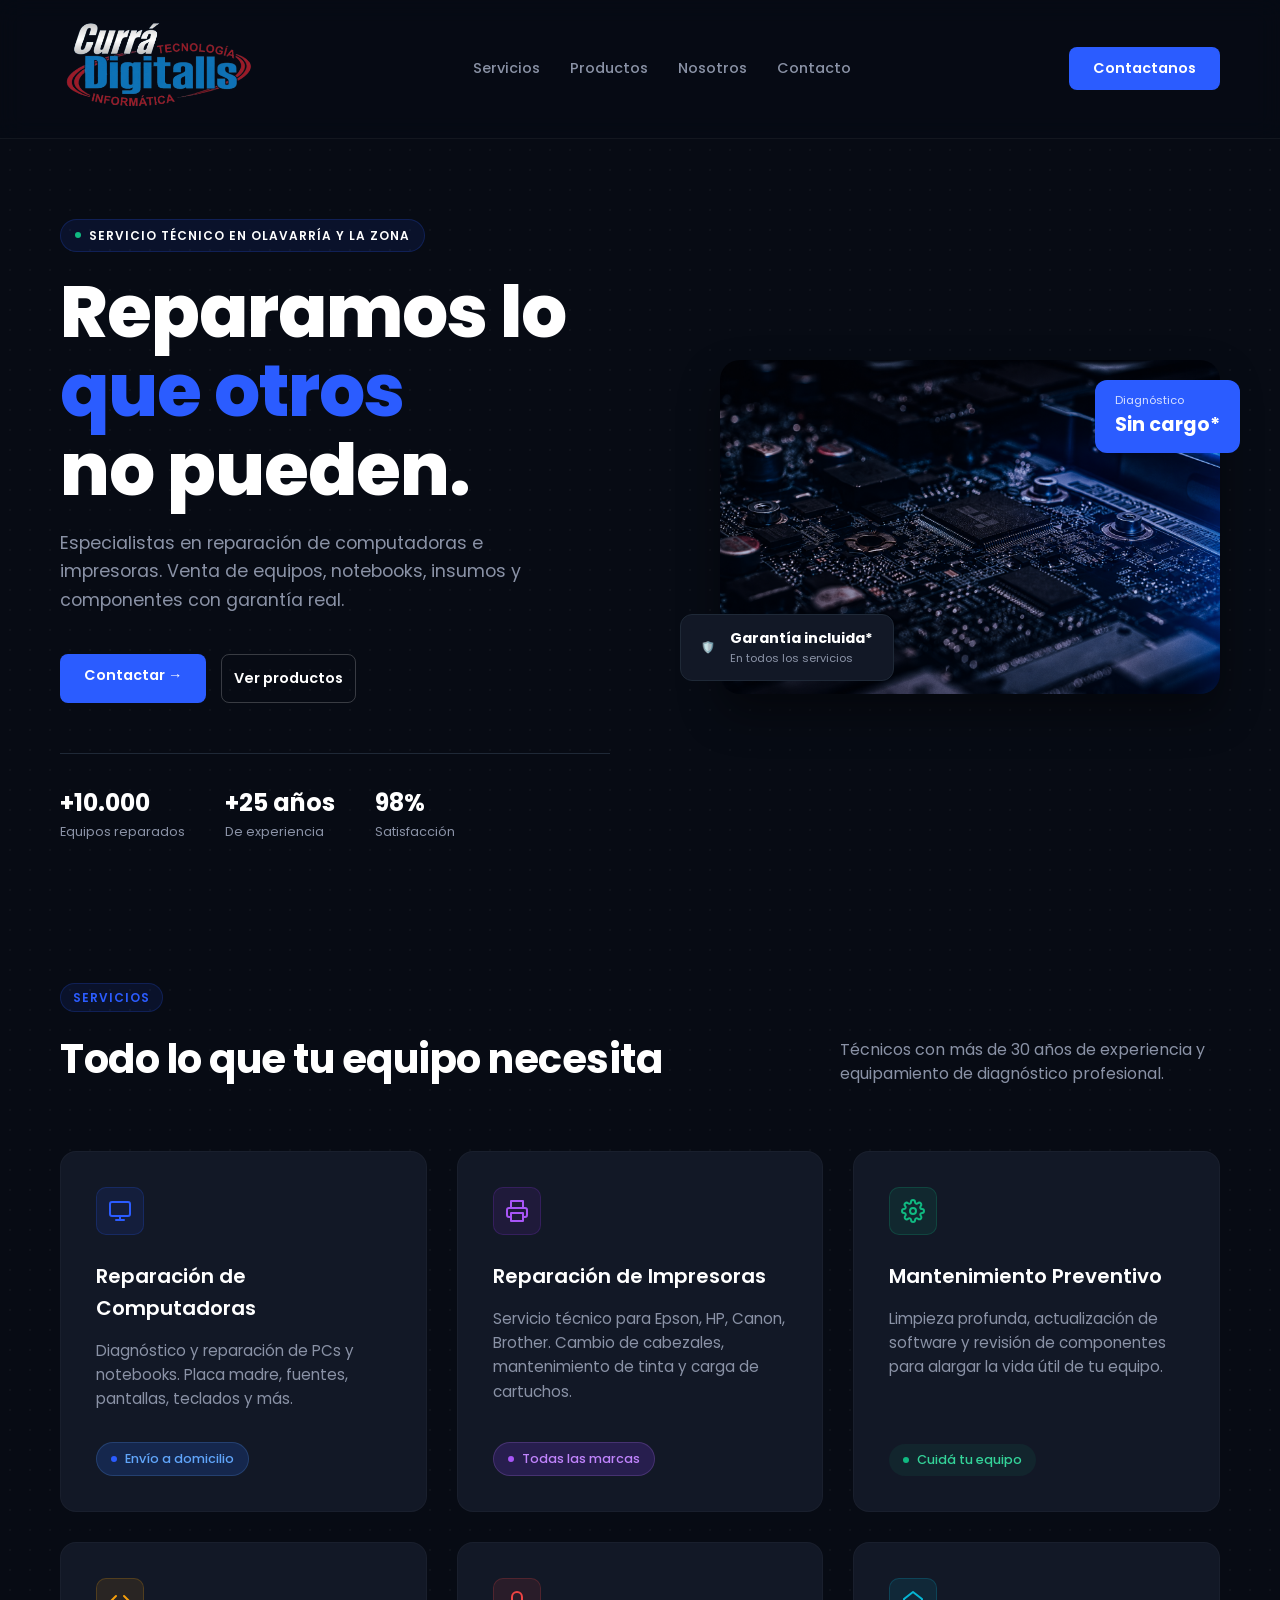
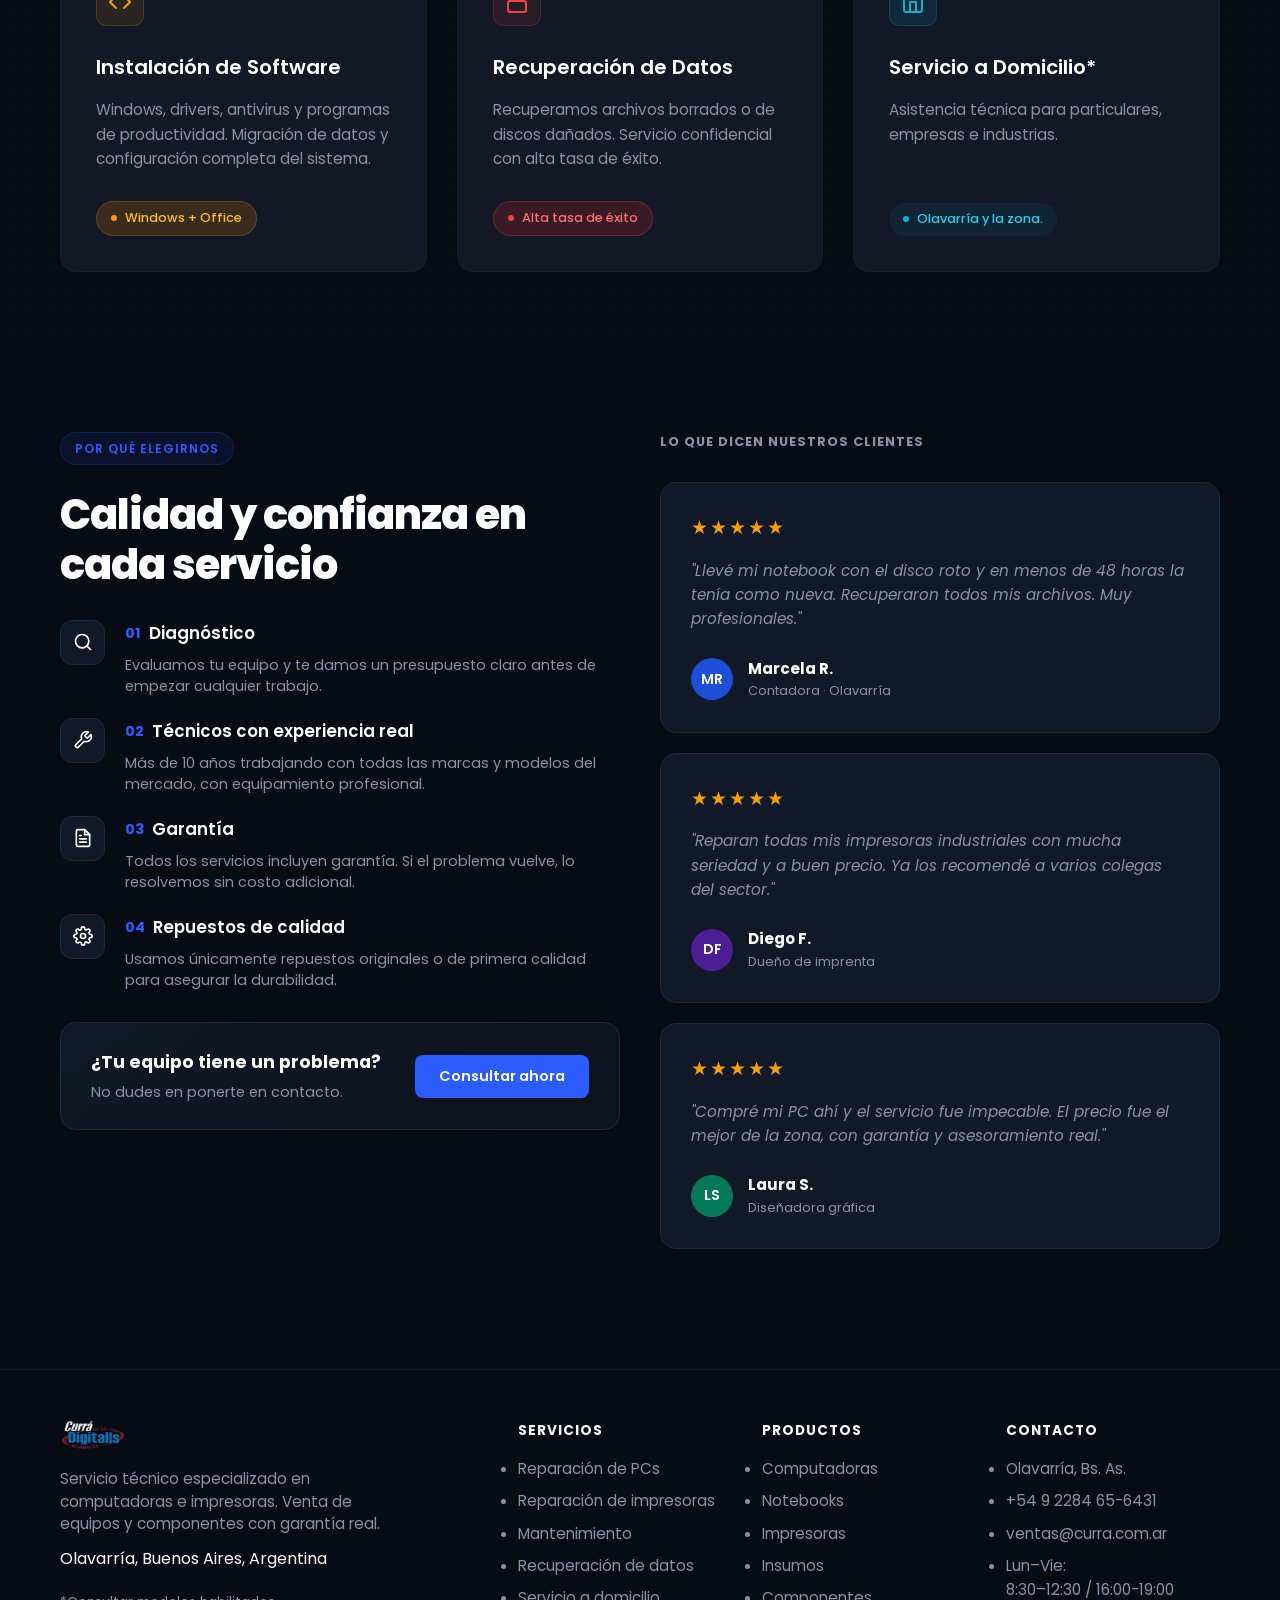
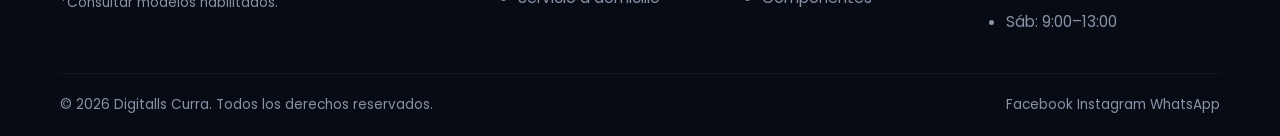
==== commit 3e463a5b: "arreglos ton" ====
--- a/index.html
+++ b/index.html
@@ -13,7 +13,7 @@
     <header class="header">
         <div class="container header-container">
             <a href="index.html" class="logo">
-                <img src="img/logo.png" alt="Logo Digitalls Curra" height="60"> 
+                <img src="img/logo.png" alt="Logo Digitalls Curra" height="90"> 
             </a>
             <nav class="navbar">
                 <a href="#servicios">Servicios</a>
@@ -22,7 +22,7 @@
                 <a href="contacto.html">Contacto</a>
             </nav>
             <a href="contacto.html" class="btn-primary">
-                Solicitar turno
+                Contactanos
             </a>
         </div>
     </header>
@@ -33,7 +33,7 @@
                 
                 <div class="hero-text">
                     <span class="hero-subtitle">
-                        <span class="dot-green"></span> SERVICIO TÉCNICO EN OLAVARRÍA
+                        <span class="dot-green"></span> SERVICIO TÉCNICO EN OLAVARRÍA Y LA ZONA
                     </span>
                     <h1>
                         Reparamos lo <span class="text-blue"></span><br>
@@ -45,7 +45,7 @@
                     </p>
                     <div class="hero-buttons">
                         <a href="contacto.html" class="btn-primary">
-                            Solicitar servicio &rarr;
+                            Contactar &rarr;
                         </a>
                         <a href="productos.html" class="btn-secondary">
                             Ver productos
@@ -74,13 +74,13 @@
                         
                         <div class="floating-badge badge-top-right">
                             <span class="badge-small">Diagnóstico</span>
-                            <strong>Sin cargo</strong>
+                            <strong>Sin cargo*</strong>
                         </div>
                         
                         <div class="floating-badge badge-bottom-left">
                             <span class="icon-shield">🛡️</span>
                             <div class="badge-text">
-                                <strong>Garantía incluida</strong>
+                                <strong>Garantía incluida*</strong>
                                 <span>En todos los servicios</span>
                             </div>
                         </div>
@@ -110,9 +110,9 @@
                         <svg xmlns="http://www.w3.org/2000/svg" width="24" height="24" viewBox="0 0 24 24" fill="none" stroke="currentColor" stroke-width="2" stroke-linecap="round" stroke-linejoin="round"><rect x="2" y="3" width="20" height="14" rx="2" ry="2"></rect><line x1="8" y1="21" x2="16" y2="21"></line><line x1="12" y1="17" x2="12" y2="21"></line></svg>
                     </div>
                     <h3>Reparación de Computadoras</h3>
-                    <p>Diagnóstico y reparación de PCs y laptops: placa madre, fuentes, pantallas, teclados y más. Presupuesto sin cargo.</p>
+                    <p>Diagnóstico y reparación de PCs y notebooks. Placa madre, fuentes, pantallas, teclados y más. </p>
                     <span class="card-badge badge-blue">
-                        <span class="badge-dot"></span> Entrega en 48-72 hs
+                        <span class="badge-dot"></span> Envío a domicilio
                     </span>
                 </div>
 
@@ -134,7 +134,7 @@
                     <h3>Mantenimiento Preventivo</h3>
                     <p>Limpieza profunda, actualización de software y revisión de componentes para alargar la vida útil de tu equipo.</p>
                     <span class="card-badge badge-green">
-                        <span class="badge-dot"></span> Plan mensual disponible
+                        <span class="badge-dot"></span> Cuidá tu equipo
                     </span>
                 </div>
 
@@ -164,10 +164,10 @@
                     <div class="card-icon icon-cyan">
                         <svg xmlns="http://www.w3.org/2000/svg" width="24" height="24" viewBox="0 0 24 24" fill="none" stroke="currentColor" stroke-width="2" stroke-linecap="round" stroke-linejoin="round"><path d="M3 9l9-7 9 7v11a2 2 0 0 1-2 2H5a2 2 0 0 1-2-2z"></path><polyline points="9 22 9 12 15 12 15 22"></polyline></svg>
                     </div>
-                    <h3>Servicio a Domicilio</h3>
-                    <p>Asistencia técnica en tu hogar u oficina en Olavarría y zona. Ideal para empresas y particulares.</p>
+                    <h3>Servicio a Domicilio*</h3>
+                    <p>Asistencia técnica para particulares, empresas e industrias.  </p>
                     <span class="card-badge badge-cyan">
-                        <span class="badge-dot"></span> Toda la ciudad
+                        <span class="badge-dot"></span> Olavarría y la zona.
                     </span>
                 </div>
 
@@ -190,8 +190,8 @@
                                 <svg xmlns="http://www.w3.org/2000/svg" width="20" height="20" viewBox="0 0 24 24" fill="none" stroke="currentColor" stroke-width="2" stroke-linecap="round" stroke-linejoin="round"><circle cx="11" cy="11" r="8"></circle><line x1="21" y1="21" x2="16.65" y2="16.65"></line></svg>
                             </div>
                             <div class="feature-content">
-                                <h3><span class="feat-num">01</span> Diagnóstico sin cargo</h3>
-                                <p>Evaluamos tu equipo gratuitamente y te damos un presupuesto claro antes de empezar cualquier trabajo.</p>
+                                <h3><span class="feat-num">01</span> Diagnóstico </h3>
+                                <p>Evaluamos tu equipo y te damos un presupuesto claro antes de empezar cualquier trabajo.</p>
                             </div>
                         </div>
 
@@ -210,7 +210,7 @@
                                 <svg xmlns="http://www.w3.org/2000/svg" width="20" height="20" viewBox="0 0 24 24" fill="none" stroke="currentColor" stroke-width="2" stroke-linecap="round" stroke-linejoin="round"><path d="M14 2H6a2 2 0 0 0-2 2v16a2 2 0 0 0 2 2h12a2 2 0 0 0 2-2V8z"></path><polyline points="14 2 14 8 20 8"></polyline><line x1="16" y1="13" x2="8" y2="13"></line><line x1="16" y1="17" x2="8" y2="17"></line><polyline points="10 9 9 9 8 9"></polyline></svg>
                             </div>
                             <div class="feature-content">
-                                <h3><span class="feat-num">03</span> Garantía escrita</h3>
+                                <h3><span class="feat-num">03</span> Garantía</h3>
                                 <p>Todos los servicios incluyen garantía. Si el problema vuelve, lo resolvemos sin costo adicional.</p>
                             </div>
                         </div>
@@ -229,7 +229,7 @@
                     <div class="about-cta-box">
                         <div class="cta-text">
                             <h4>¿Tu equipo tiene un problema?</h4>
-                            <p>El diagnóstico es gratis, sin compromiso.</p>
+                            <p>No dudes en ponerte en contacto.</p>
                         </div>
                         <a href="contacto.html" class="btn-primary">Consultar ahora</a>
                     </div>
@@ -292,6 +292,7 @@
                         Servicio técnico especializado en computadoras e impresoras. Venta de equipos y componentes con garantía real.
                     </p>
                     <p class="brand-location">Olavarría, Buenos Aires, Argentina</p>
+                    <p class="footer-asterisco">*Consultar modelos habilitados.</p>
                 </div>
 
                 <div class="footer-links">
--- a/style.css
+++ b/style.css
@@ -1248,14 +1248,15 @@
     left: 0;
     width: 100%;
     height: 100%;
-    background: rgba(0, 0, 0, 0.6); /* Oscurece el fondo */
-    backdrop-filter: blur(3px); /* Difumina lo que queda atrás */
+    /* Lo hacemos un pelín más oscuro para compensar que sacamos el blur */
+    background: rgba(0, 0, 0, 0.75); 
     z-index: 9999;
     display: flex;
-    justify-content: flex-end; /* Esto obliga al panel a pegarse a la derecha */
+    justify-content: flex-end;
     opacity: 0;
     visibility: hidden;
-    transition: all 0.3s ease;
+    /* En vez de animar 'all', animamos solo lo necesario */
+    transition: opacity 0.3s ease, visibility 0.3s ease;
 }
 
 .cart-overlay.active {
@@ -1266,18 +1267,21 @@
 .cart-sidebar {
     width: 420px;
     max-width: 100%;
-    height: 100vh; /* Ocupa el 100% del alto de la pantalla */
-    background-color: var(--bg-dark); /* Color oscuro de tu web */
+    height: 100vh;
+    background-color: var(--bg-dark);
     border-left: 1px solid var(--border-color);
     padding: 25px;
     display: flex;
     flex-direction: column;
-    transform: translateX(100%); /* Lo esconde fuera del monitor */
-    transition: transform 0.3s ease;
+    transform: translateX(100%);
+    /* Usamos una curva de animación más natural y fluida */
+    transition: transform 0.3s cubic-bezier(0.4, 0, 0.2, 1);
+    /* MAGIA ANTI-LAG: Le avisa a la placa de video que esto se va a mover */
+    will-change: transform; 
 }
 
 .cart-overlay.active .cart-sidebar {
-    transform: translateX(0); /* Lo desliza hacia adentro */
+    transform: translateX(0);
 }
 
 /* Estilos internos del carrito */
@@ -1385,4 +1389,186 @@
     outline: none;
     border-color: var(--accent-blue);
     background: rgba(255, 255, 255, 0.08);
+}
+
+.search-container {
+    width: 100%;
+    max-width: 500px;
+    margin: 0 auto 30px auto; /* Centrado y con margen abajo */
+}
+
+.search-input {
+    width: 100%;
+    background: rgba(255, 255, 255, 0.05);
+    border: 1px solid rgba(255, 255, 255, 0.1);
+    color: white;
+    padding: 14px 20px 14px 45px; /* Espacio extra a la izquierda para un ícono invisible */
+    border-radius: 30px;
+    font-family: inherit;
+    font-size: 1rem;
+    transition: all 0.3s ease;
+    /* Un pequeño truco para poner una lupita con código */
+    background-image: url("data:image/svg+xml,%3Csvg xmlns='http://www.w3.org/2000/svg' width='18' height='18' viewBox='0 0 24 24' fill='none' stroke='%23888' stroke-width='2' stroke-linecap='round' stroke-linejoin='round'%3E%3Ccircle cx='11' cy='11' r='8'%3E%3C/circle%3E%3Cline x1='21' y1='21' x2='16.65' y2='16.65'%3E%3C/line%3E%3C/svg%3E");
+    background-repeat: no-repeat;
+    background-position: 15px center;
+}
+
+.search-input::placeholder {
+    color: var(--text-gray);
+}
+
+.search-input:focus {
+    outline: none;
+    border-color: var(--accent-blue);
+    background-color: rgba(255, 255, 255, 0.08);
+    box-shadow: 0 0 15px rgba(43, 92, 255, 0.2);
+}
+
+/* =========================================
+   BUSCADOR DE PRODUCTOS Y SUGERENCIAS
+   ========================================= */
+.search-container {
+    width: 100%;
+    max-width: 500px;
+    margin: 0 auto 30px auto;
+    position: relative; /* Súper importante para que la lista flote justo acá */
+}
+
+.search-input {
+    width: 100%;
+    background: rgba(255, 255, 255, 0.05);
+    border: 1px solid rgba(255, 255, 255, 0.1);
+    color: white;
+    padding: 14px 20px 14px 45px;
+    border-radius: 30px;
+    font-family: inherit;
+    font-size: 1rem;
+    transition: all 0.3s ease;
+    background-image: url("data:image/svg+xml,%3Csvg xmlns='http://www.w3.org/2000/svg' width='18' height='18' viewBox='0 0 24 24' fill='none' stroke='%23888' stroke-width='2' stroke-linecap='round' stroke-linejoin='round'%3E%3Ccircle cx='11' cy='11' r='8'%3E%3C/circle%3E%3Cline x1='21' y1='21' x2='16.65' y2='16.65'%3E%3C/line%3E%3C/svg%3E");
+    background-repeat: no-repeat;
+    background-position: 15px center;
+}
+
+.search-input:focus {
+    outline: none;
+    border-color: var(--accent-blue);
+    background-color: rgba(255, 255, 255, 0.08);
+    box-shadow: 0 0 15px rgba(43, 92, 255, 0.2);
+}
+
+/* El panel flotante de sugerencias */
+.search-suggestions {
+    position: absolute;
+    top: calc(100% + 5px); /* Se pega justo abajo del input */
+    left: 0;
+    width: 100%;
+    background-color: var(--bg-dark); /* Color de fondo de tu web */
+    border: 1px solid rgba(255, 255, 255, 0.1);
+    border-radius: 12px;
+    box-shadow: 0 10px 25px rgba(0, 0, 0, 0.5);
+    max-height: 250px;
+    overflow-y: auto;
+    z-index: 1000;
+    list-style: none;
+    padding: 5px 0;
+    margin: 0;
+    display: none; /* Oculto por defecto */
+}
+
+.search-suggestions.active {
+    display: block; /* Se muestra cuando JS le da la orden */
+}
+
+.suggestion-item {
+    padding: 12px 20px;
+    color: white;
+    cursor: pointer;
+    font-size: 0.95rem;
+    transition: background 0.2s;
+}
+
+.suggestion-item:hover {
+    background-color: rgba(255, 255, 255, 0.05);
+    color: var(--accent-blue);
+}
+
+.footer-asterisco {
+    display: flex;
+    justify-content: space-between;
+    align-items: center;
+    padding-top: 20px; /* Antes era 30px */
+    color: var(--text-gray);
+    font-size: 0.85rem;
+}
+
+/* =========================================
+   ESTILOS FORMULARIO CARRITO & WHATSAPP
+   ========================================= */
+#cart-paso-2 .form-input {
+    width: 100%;
+    background: rgba(255, 255, 255, 0.05);
+    border: 1px solid rgba(255, 255, 255, 0.1);
+    color: white;
+    padding: 12px 15px;
+    border-radius: 8px;
+    margin-bottom: 15px;
+    font-family: inherit;
+}
+
+#cart-paso-2 .form-input:focus {
+    outline: none;
+    border-color: var(--accent-blue);
+}
+
+.btn-whatsapp {
+    background-color: #25D366; /* Color oficial de WhatsApp */
+    color: white;
+    border: none;
+    padding: 12px;
+    border-radius: 8px;
+    cursor: pointer;
+    font-weight: bold;
+    transition: background 0.3s ease;
+}
+
+.btn-whatsapp:hover {
+    background-color: #1EBE56;
+}
+
+.btn-secondary {
+    background-color: transparent;
+    color: white;
+    border: 1px solid rgba(255, 255, 255, 0.2);
+    padding: 12px;
+    border-radius: 8px;
+    cursor: pointer;
+    transition: all 0.3s;
+}
+
+.btn-secondary:hover {
+    background-color: rgba(255, 255, 255, 0.1);
+}
+
+.cart-header {
+    display: flex;
+    justify-content: space-between;
+    align-items: center;
+    margin-bottom: 20px;
+    padding-bottom: 15px;
+    border-bottom: 1px solid rgba(255, 255, 255, 0.1);
+}
+
+.btn-close {
+    background: none;
+    border: none;
+    color: #888;
+    font-size: 1.5rem;
+    font-weight: bold;
+    cursor: pointer;
+    transition: color 0.3s ease;
+    padding: 0 5px;
+}
+
+.btn-close:hover {
+    color: #ff4d4d; /* Se pone rojo al pasar el mouse */
 }
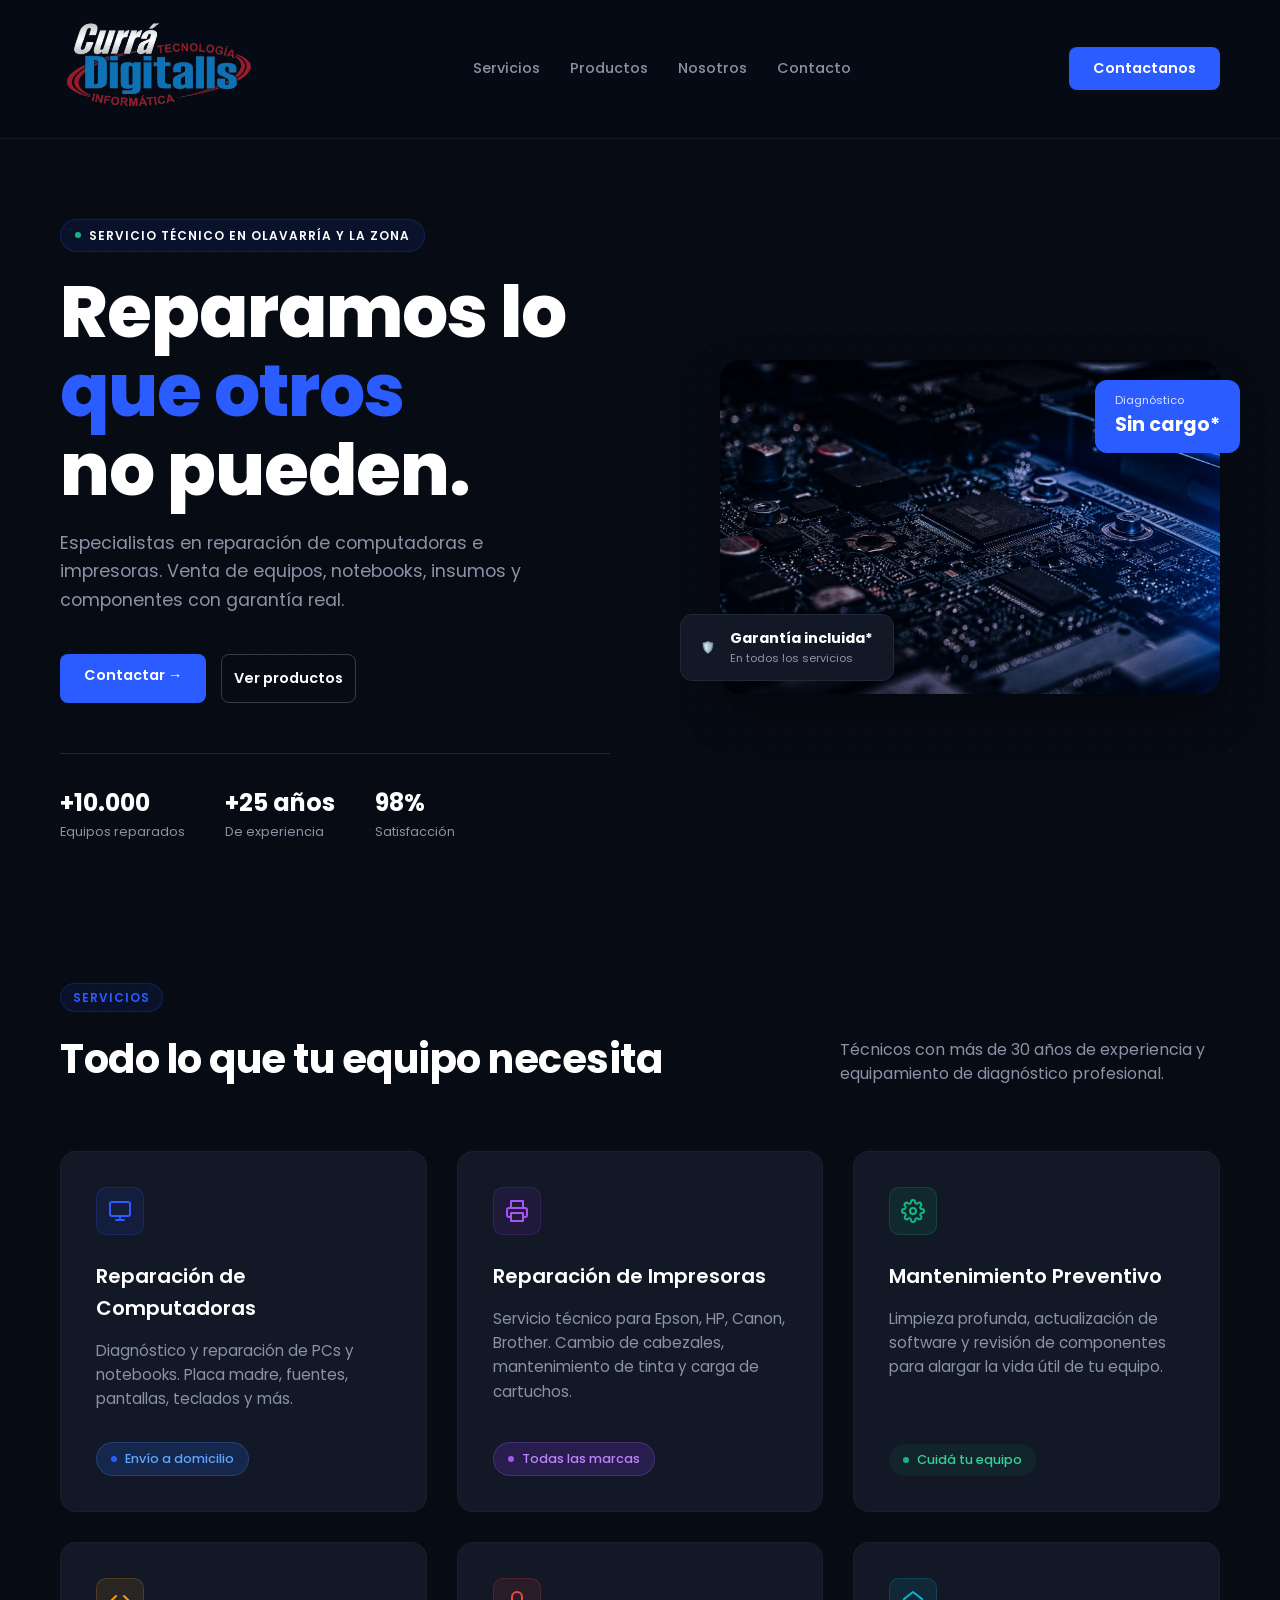
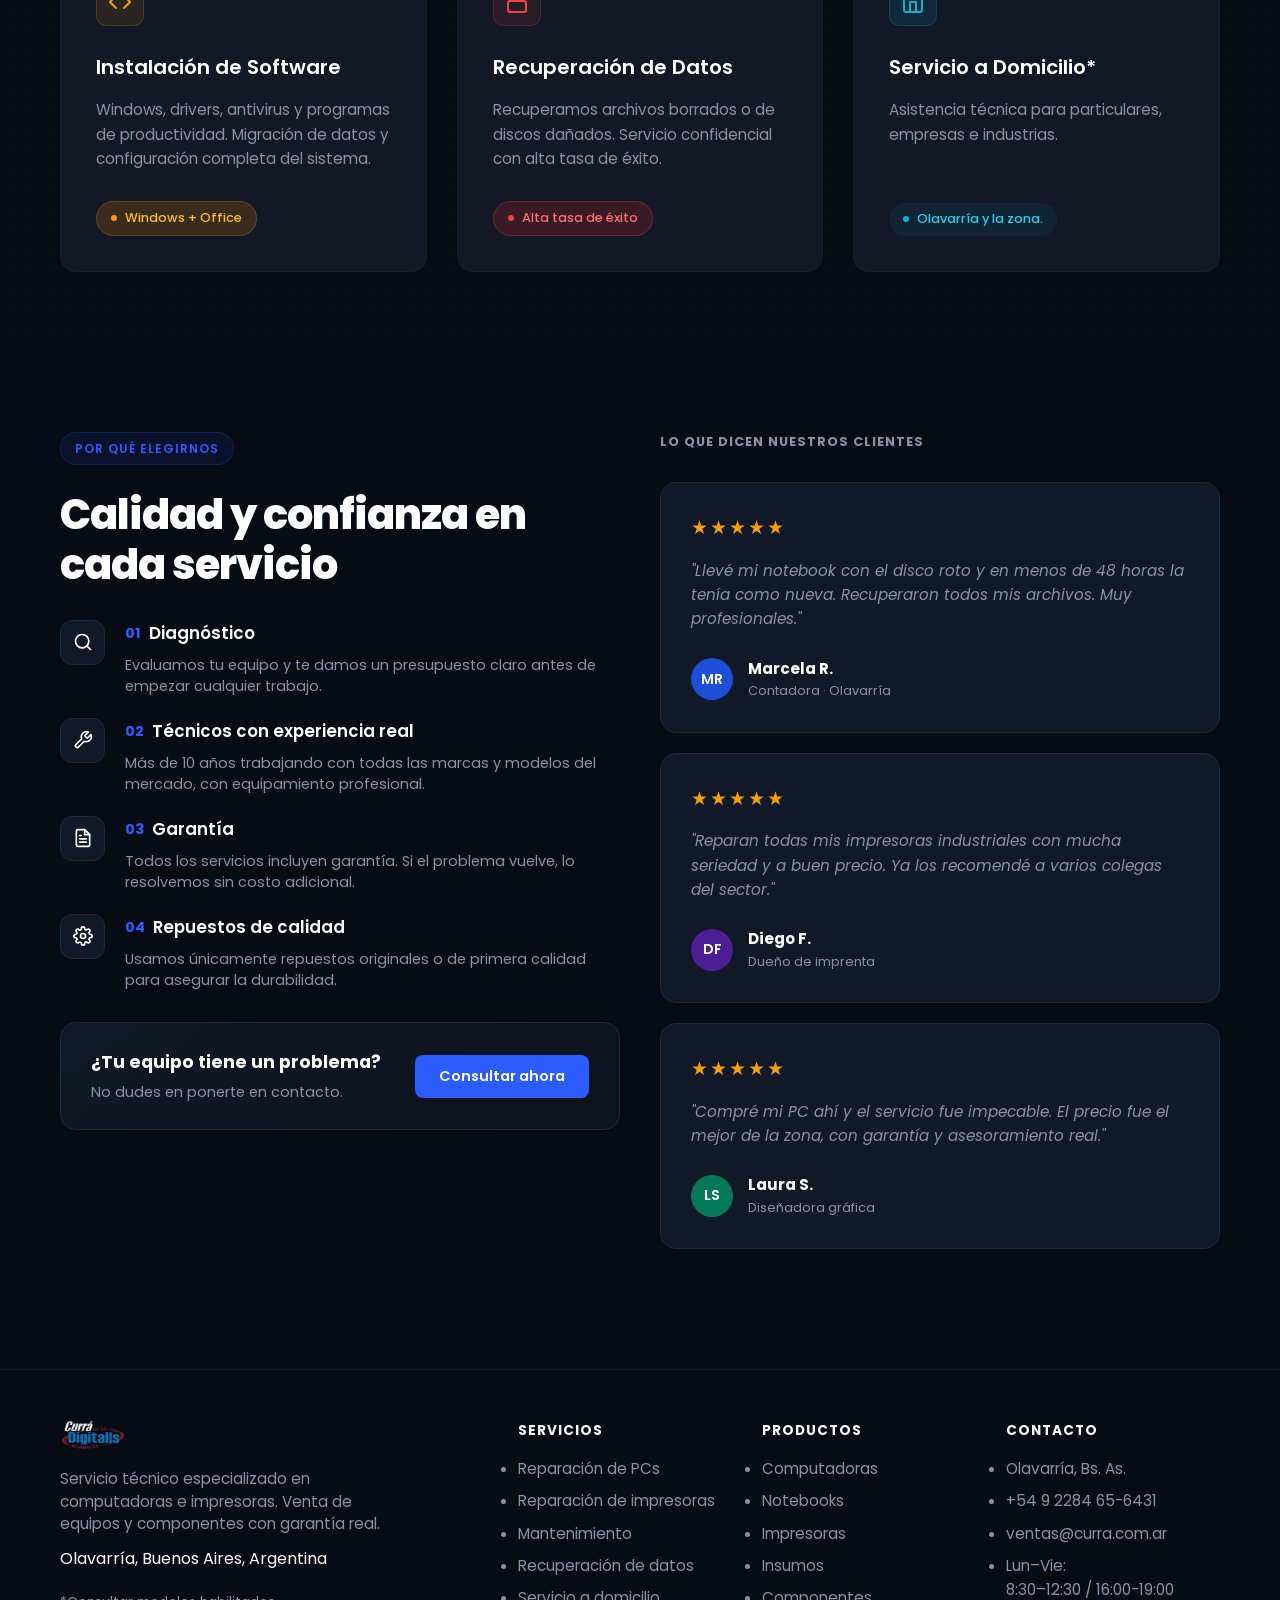
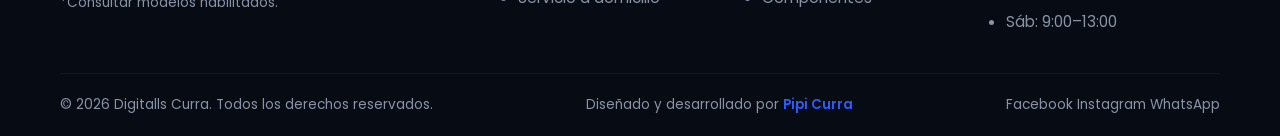
==== commit 50900533: "arreglos y creditos" ====
--- a/index.html
+++ b/index.html
@@ -334,6 +334,10 @@
 
             <div class="footer-bottom">
                 <p>&copy; 2026 Digitalls Curra. Todos los derechos reservados.</p>
+
+                <p class="dev-credit">
+                    Diseñado y desarrollado por <a href="https://github.com/Pipisita" target="_blank">Pipi Curra</a>
+                </p>
                 <div class="social-links">
                     <a href="#">Facebook</a>
                     <a href="#">Instagram</a>
--- a/style.css
+++ b/style.css
@@ -1571,4 +1571,17 @@
 
 .btn-close:hover {
     color: #ff4d4d; /* Se pone rojo al pasar el mouse */
+}
+
+
+.dev-credit a {
+    color: var(--accent-blue); /* Usa el mismo color que ya tiene tu web */
+    text-decoration: none;
+    font-weight: 600;
+    transition: 0.3s;
+}
+
+.dev-credit a:hover {
+    text-decoration: underline;
+    color: #fff;
 }
